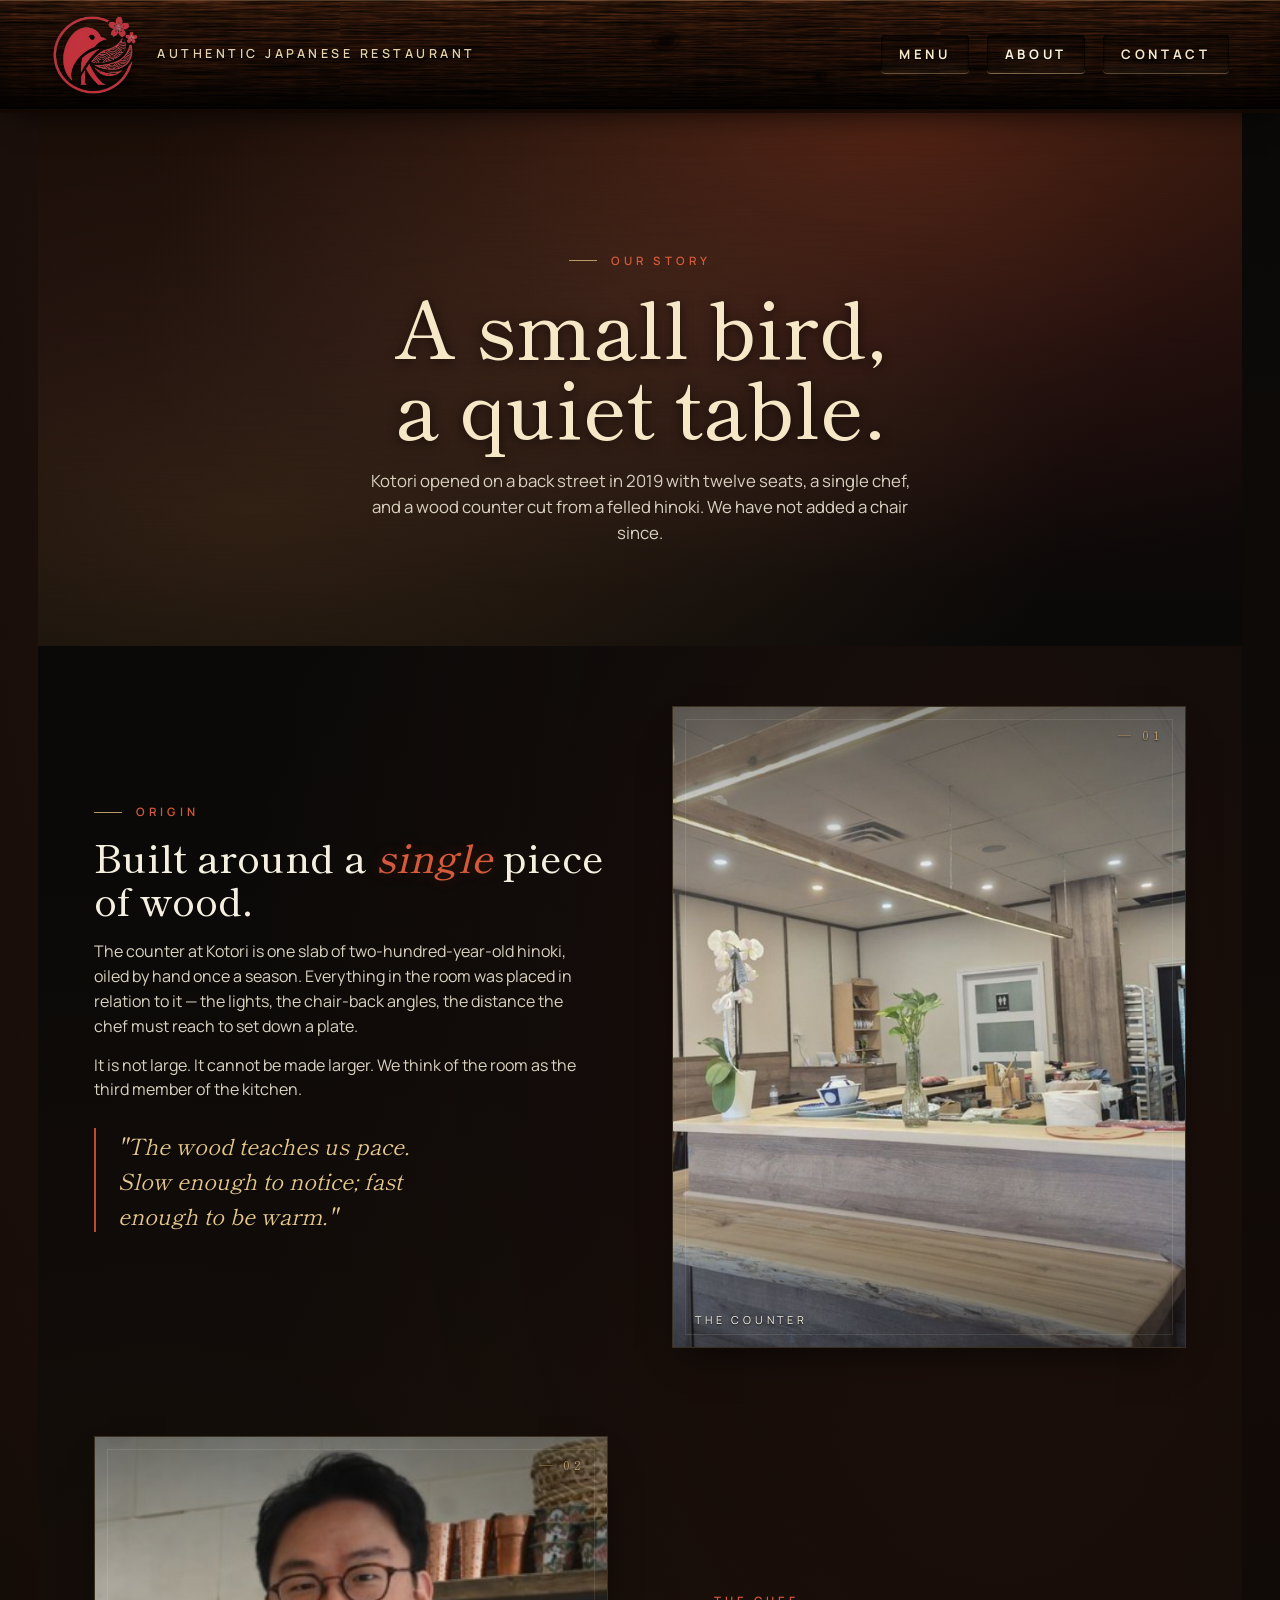
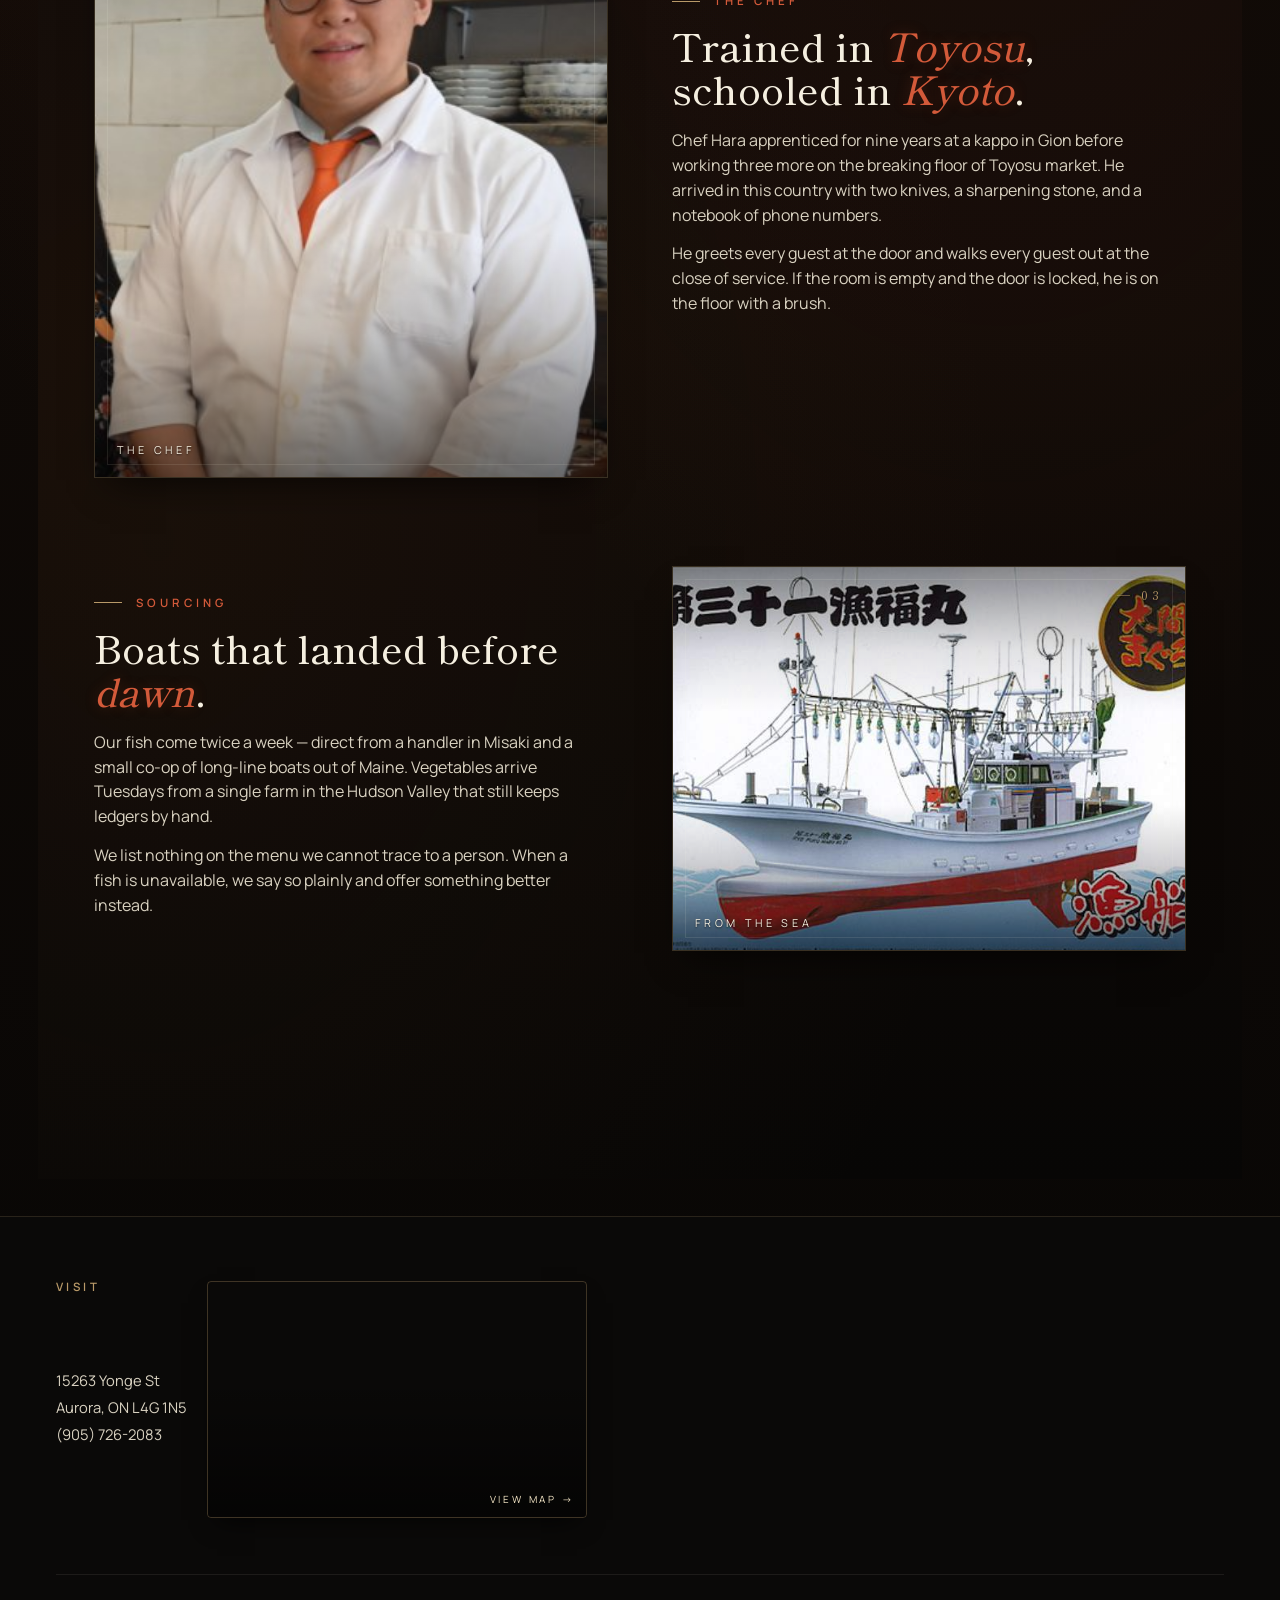
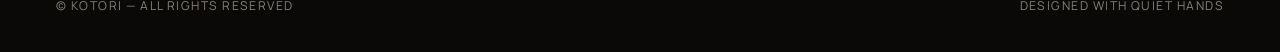
==== about.html @ bebe39ed "About page (phone only): editorial vertical layout with full-bleed imagesReplaces the cramped 2-colu" ====
<!doctype html>
<html lang="en">
<head>
  <meta charset="utf-8">
  <meta name="viewport" content="width=device-width, initial-scale=1">
  <title>About — Kotori</title>
  <meta name="description" content="The story behind Kotori — chef, sourcing, and the philosophy of a small Japanese counter.">

  <link rel="preconnect" href="https://fonts.googleapis.com">
  <link rel="preconnect" href="https://fonts.gstatic.com" crossorigin>

  <link rel="icon" href="images/kotori-logo.png" type="image/png">
  <link rel="stylesheet" href="css/base.css?v=21">
  <link rel="stylesheet" href="css/pages.css?v=21">
</head>
<body class="page-about">

  <header class="deck" role="banner">
    <a class="deck-brand" href="index.html" aria-label="Kotori — home">
      <img class="deck-logo" src="images/kotori-logo.png" alt="Kotori">
      <span class="deck-tag">authentic japanese restaurant</span>
    </a>
    <nav class="deck-nav" aria-label="Primary">
      <a href="#menu">Menu</a>
      <a class="is-active" href="about.html">About</a>
      <a href="contact.html">Contact</a>
    </nav>
  </header>

  <main class="page">
    <section class="about-hero">
      <span class="eyebrow">Our story</span>
      <h1>A small bird,<br>a quiet table.</h1>
      <p class="lede">
        Kotori opened on a back street in 2019 with twelve seats, a single chef, and a wood counter cut from a felled hinoki. We have not added a chair since.
      </p>
    </section>

    <section class="about-body">

      <article class="about-row">
        <div class="about-text">
          <span class="eyebrow">Origin</span>
          <h2>Built around a <em>single</em> piece of wood.</h2>
          <p>The counter at Kotori is one slab of two-hundred-year-old hinoki, oiled by hand once a season. Everything in the room was placed in relation to it — the lights, the chair-back angles, the distance the chef must reach to set down a plate.</p>
          <p>It is not large. It cannot be made larger. We think of the room as the third member of the kitchen.</p>
          <p class="pull">"The wood teaches us pace. Slow enough to notice; fast enough to be warm."</p>
        </div>
        <div class="about-art">
          <img class="about-art-img" src="images/about-counter.png" alt="The hinoki counter at Kotori" loading="lazy">
          <span class="num">— 01</span>
          <span class="label">The Counter</span>
        </div>
      </article>

      <article class="about-row">
        <div class="about-art">
          <img class="about-art-img" src="images/about-chef.png" alt="Chef Hara at the counter" loading="lazy">
          <span class="num">— 02</span>
          <span class="label">The Chef</span>
        </div>
        <div class="about-text">
          <span class="eyebrow">The chef</span>
          <h2>Trained in <em>Toyosu</em>, schooled in <em>Kyoto</em>.</h2>
          <p>Chef Hara apprenticed for nine years at a kappo in Gion before working three more on the breaking floor of Toyosu market. He arrived in this country with two knives, a sharpening stone, and a notebook of phone numbers.</p>
          <p>He greets every guest at the door and walks every guest out at the close of service. If the room is empty and the door is locked, he is on the floor with a brush.</p>
        </div>
      </article>

      <article class="about-row">
        <div class="about-text">
          <span class="eyebrow">Sourcing</span>
          <h2>Boats that landed before <em>dawn</em>.</h2>
          <p>Our fish come twice a week — direct from a handler in Misaki and a small co-op of long-line boats out of Maine. Vegetables arrive Tuesdays from a single farm in the Hudson Valley that still keeps ledgers by hand.</p>
          <p>We list nothing on the menu we cannot trace to a person. When a fish is unavailable, we say so plainly and offer something better instead.</p>
        </div>
        <div class="about-art about-art--landscape">
          <img class="about-art-img" src="images/about-sourcing.png" alt="Tuna boat at dawn" loading="lazy">
          <span class="num">— 03</span>
          <span class="label">From the Sea</span>
        </div>
      </article>

    </section>
  </main>

  <footer class="foot">
    <div class="foot-grid">
      <div class="foot-col foot-col-visit">
        <h4>Visit</h4>
        <ul>
          <li>15263 Yonge St</li>
          <li>Aurora, ON L4G 1N5</li>
          <li>(905) 726-2083</li>
        </ul>
        <a class="foot-map" href="map.html" aria-label="Open larger map">
          <iframe
            src="https://maps.google.com/maps?q=Kotori%20Authentic%20Japanese%20Restaurant%2C%2015263%20Yonge%20St%2C%20Aurora%2C%20ON%20L4G%201N5&z=15&output=embed"
            loading="lazy" referrerpolicy="no-referrer-when-downgrade"
            title="Map preview — 15263 Yonge St, Aurora"></iframe>
          <span class="foot-map-veil" aria-hidden="true">View map →</span>
        </a>
      </div>
    </div>
    <div class="foot-bottom">
      <span>© Kotori — All rights reserved</span>
      <span>Designed with quiet hands</span>
    </div>
  </footer>

  <script src="js/book.js?v=21"></script>
  <script>try { localStorage.removeItem('kotori-about-art-positions-v1'); } catch (e) {}</script>
</body>
</html>
---- css/base.css ----
/* ─── kotori — base styles ─── */

@import url('https://fonts.googleapis.com/css2?family=Shippori+Mincho+B1:wght@400;500;600;700;800&family=Manrope:wght@300;400;500;600;700&display=swap');

:root {
  --sumi:         #0a0908;
  --sumi-soft:    #16120e;
  --sumi-ember:   #21130b;
  --hinoki-dark:  #2a1a10;
  --hinoki:       #6b4423;
  --hinoki-light: #a07952;
  --cedar-red:    #7b341f;
  --cedar-black:  #1f0f08;
  --washi:        #f5efe0;
  --washi-dim:    #d9d2c1;
  --vermillion:   #c14a2a;
  --vermillion-2: #d35a3a;
  --gold:         #b89968;
  --gold-soft:    #8a7250;

  --display: 'Shippori Mincho B1', 'Times New Roman', serif;
  --body:    'Manrope', system-ui, -apple-system, sans-serif;

  --deck-h: 110px;
  --ease:   cubic-bezier(.2,.7,.2,1);
}

@media (max-width: 720px) {
  :root { --deck-h: 84px; }
}

/* reset */
*, *::before, *::after { box-sizing: border-box; }
html, body, h1, h2, h3, h4, h5, h6, p, ul, ol, li, figure, blockquote { margin: 0; padding: 0; }
ul, ol { list-style: none; }
a { color: inherit; text-decoration: none; }
img, video { display: block; max-width: 100%; }
button { font: inherit; color: inherit; background: none; border: 0; cursor: pointer; }
input, textarea, select { font: inherit; color: inherit; }

html { scroll-behavior: smooth; }
body {
  font-family: var(--body);
  font-weight: 400;
  color: var(--washi);
  background:
    radial-gradient(ellipse at 20% 0%, rgba(123,52,31,.22), transparent 42rem),
    linear-gradient(180deg, #0a0908 0%, #120b07 42%, #070605 100%);
  -webkit-font-smoothing: antialiased;
  text-rendering: optimizeLegibility;
  line-height: 1.55;
  min-height: 100vh;
}

/* shared selection */
::selection { background: var(--vermillion); color: var(--washi); }

/* ─── grain overlay (a single tiny SVG noise) ─── */
.grain::after {
  content: '';
  position: absolute; inset: 0;
  pointer-events: none;
  background-image: url("data:image/svg+xml;utf8,<svg xmlns='http://www.w3.org/2000/svg' width='240' height='240'><filter id='n'><feTurbulence type='fractalNoise' baseFrequency='0.9' numOctaves='2' stitchTiles='stitch'/><feColorMatrix values='0 0 0 0 0  0 0 0 0 0  0 0 0 0 0  0 0 0 0.55 0'/></filter><rect width='100%' height='100%' filter='url(%23n)'/></svg>");
  opacity: .08;
  mix-blend-mode: overlay;
}

/* ─── wooden deck header (clean plank, full-width, flush to top) ─── */
.deck {
  position: fixed;
  top: 0; left: 0; right: 0;
  height: var(--deck-h);
  z-index: 100;
  display: flex; align-items: center; justify-content: space-between;
  padding: 0 clamp(28px, 4vw, 64px);
  isolation: isolate;
  overflow: hidden;
  border-radius: 0;
  border: 0;
  border-bottom: 1px solid rgba(20,10,4,.9);

  /* base: actual wood photo if present, with layered organic bark fallback */
  background-color: #3a2110;
  background-image:
    /* soft top sheen + bottom shadow */
    linear-gradient(180deg, rgba(255,224,178,.12) 0%, transparent 22%, transparent 78%, rgba(0,0,0,.38) 100%),
    /* fractal noise — coarse bark cracks */
    url("data:image/svg+xml;utf8,<svg xmlns='http://www.w3.org/2000/svg' width='600' height='200'><filter id='b'><feTurbulence type='fractalNoise' baseFrequency='0.012 0.55' numOctaves='3' seed='7'/><feColorMatrix values='0 0 0 0 0  0 0 0 0 0  0 0 0 0 0  0 0 0 1.4 -.3'/></filter><rect width='100%25' height='100%25' filter='url(%23b)'/></svg>"),
    /* fractal noise — fine grain fibers */
    url("data:image/svg+xml;utf8,<svg xmlns='http://www.w3.org/2000/svg' width='400' height='200'><filter id='f'><feTurbulence type='turbulence' baseFrequency='0.04 0.9' numOctaves='2' seed='3'/><feColorMatrix values='0 0 0 0 0  0 0 0 0 0  0 0 0 0 0  0 0 0 .9 0'/></filter><rect width='100%25' height='100%25' filter='url(%23f)'/></svg>"),
    /* warm highlight streaks (ribbon figure) */
    repeating-linear-gradient(1deg,
      rgba(180,108,52,.10) 0 6px,
      rgba(60,28,12,.18) 6px 14px,
      rgba(140,78,38,.08) 14px 22px,
      rgba(28,12,4,.20) 22px 30px),
    /* the wood photo if you drop one in (images/wood-header.jpg) */
    url("../images/wood-header.jpg"),
    /* deep undertone fallback */
    linear-gradient(180deg, #5e3219 0%, #3e1d0d 48%, #1a0c05 100%);
  background-size: 100% 100%, 600px 200px, 400px 200px, 100% 100%, cover, 100% 100%;
  background-position: center, center, center, center, center, center;
  background-repeat: no-repeat, repeat, repeat, repeat-x, no-repeat, no-repeat;
  background-blend-mode: overlay, multiply, soft-light, multiply, normal, normal;

  box-shadow:
    inset 0 1px 0 rgba(255,210,150,.22),
    inset 0 -2px 0 rgba(0,0,0,.55),
    inset 0 -16px 24px rgba(0,0,0,.40),
    0 3px 0 rgba(20,8,3,.80),
    0 14px 28px -10px rgba(0,0,0,.72);
}

/* knot — placed in the empty area between the brand tagline and the nav buttons */
.deck::before {
  content: '';
  position: absolute;
  left: 52%;
  top: 38%;
  width: 34px; height: 24px;
  transform: translate(-50%, -50%) rotate(-6deg);
  z-index: 0;
  pointer-events: none;
  border-radius: 50%;
  background:
    radial-gradient(ellipse at center,
      rgba(8,3,1,.90) 0 18%,
      rgba(48,22,10,.72) 26%,
      rgba(120,64,28,.34) 52%,
      transparent 76%),
    repeating-radial-gradient(ellipse at center,
      rgba(20,10,4,.55) 0 1px,
      rgba(140,76,34,.20) 2px 3px,
      transparent 4px 6px);
  mix-blend-mode: multiply;
  opacity: .85;
}
/* second knot — small, lower, also in the empty zone */
.deck::after {
  content: '';
  position: absolute;
  left: 64%;
  top: 70%;
  width: 22px; height: 16px;
  transform: translate(-50%, -50%) rotate(8deg);
  z-index: 0;
  pointer-events: none;
  border-radius: 50%;
  background:
    radial-gradient(ellipse at center,
      rgba(8,3,1,.82) 0 20%,
      rgba(48,22,10,.65) 28%,
      rgba(120,64,28,.28) 54%,
      transparent 76%),
    repeating-radial-gradient(ellipse at center,
      rgba(20,10,4,.50) 0 1px,
      rgba(140,76,34,.18) 2px 3px,
      transparent 4px 6px);
  mix-blend-mode: multiply;
  opacity: .75;
}


.deck-brand {
  display: flex; align-items: center; gap: 18px;
  position: relative; z-index: 1;
  color: #f6e7c7;
  text-shadow:
    0 1px 0 rgba(0,0,0,.85),
    0 2px 4px rgba(0,0,0,.75),
    0 0 1px rgba(0,0,0,.9);
}
.deck-brand .deck-logo {
  height: calc(var(--deck-h) - 22px);
  width: auto;
  display: block;
  filter: drop-shadow(0 2px 3px rgba(0,0,0,.65));
}
.deck-brand .deck-tag {
  font-family: var(--body);
  font-weight: 600;
  font-size: .78rem;
  letter-spacing: .28em;
  text-transform: uppercase;
  line-height: 1;
  color: #efdcb4;
  opacity: .95;
}
@media (max-width: 720px) {
  .deck-brand .deck-tag { display: none; }
  .deck-brand .deck-logo { height: calc(var(--deck-h) - 18px); }
}

.deck-nav {
  display: flex; align-items: center; gap: clamp(10px, 1.6vw, 18px);
  position: relative; z-index: 1;
}
.deck-nav a {
  position: relative;
  font-family: var(--body);
  font-weight: 700;
  font-size: .82rem;
  letter-spacing: .28em;
  text-transform: uppercase;
  /* bright cream text that reads as "carved letters catching the light" */
  color: #f6e7c7;
  text-shadow:
    0 1px 0 rgba(0,0,0,.85),
    0 2px 4px rgba(0,0,0,.75),
    0 0 1px rgba(0,0,0,.9);
  padding: 9px 18px;
  border-radius: 4px;
  /* carved channel: dark inner shadow (gouge) + warm highlight on the lip */
  background: linear-gradient(180deg, rgba(0,0,0,.30), rgba(0,0,0,.10) 60%, rgba(255,210,150,.06));
  box-shadow:
    inset 0 2px 3px rgba(0,0,0,.65),
    inset 0 -1px 0 rgba(255,214,158,.30),
    inset 1px 0 1px rgba(0,0,0,.35),
    inset -1px 0 1px rgba(0,0,0,.35);
  transition: color .25s var(--ease), text-shadow .25s var(--ease), box-shadow .25s var(--ease);
}
.deck-nav a:hover,
.deck-nav a:focus-visible,
.deck-nav a.is-active {
  color: #fff5dc;
  text-shadow:
    0 1px 0 rgba(0,0,0,.95),
    0 2px 5px rgba(0,0,0,.85),
    0 0 8px rgba(255,224,170,.35);
  box-shadow:
    inset 0 3px 4px rgba(0,0,0,.75),
    inset 0 -1px 0 rgba(255,224,170,.42),
    inset 1px 0 1px rgba(0,0,0,.45),
    inset -1px 0 1px rgba(0,0,0,.45);
}
@media (max-width: 480px) {
  .deck-nav a { font-size: .7rem; letter-spacing: .22em; padding: 7px 12px; }
  .deck-nav { gap: 8px; }
}

/* ─── shared footer ─── */
.foot {
  position: relative;
  background: var(--sumi);
  color: var(--washi-dim);
  padding: 64px clamp(20px, 5vw, 56px) 36px;
  border-top: 1px solid rgba(184,153,104,.18);
}
.foot-grid {
  max-width: 1180px; margin: 0 auto;
  display: grid; gap: 40px 56px;
  grid-template-columns: 1fr;
  justify-items: start;
}

.foot-brand {
  display: flex; flex-direction: column; gap: 14px;
}
.foot-brand .foot-mark {
  font-family: var(--display);
  font-size: 2.4rem; line-height: 1;
  color: var(--washi);
  letter-spacing: .02em;
}
.foot-brand p {
  font-size: .88rem;
  max-width: 32ch;
  color: var(--washi-dim);
}

.foot-col h4 {
  font-family: var(--body);
  font-weight: 600;
  font-size: .72rem;
  letter-spacing: .3em;
  text-transform: uppercase;
  color: var(--gold);
  margin-bottom: 16px;
}
.foot-col ul { display: grid; gap: 8px; }
.foot-col li, .foot-col a { font-size: .92rem; color: var(--washi-dim); }
.foot-col a:hover { color: var(--washi); }

/* Visit column — address text on the left, map preview on the right */
.foot-col-visit {
  width: 100%;
  display: grid;
  grid-template-columns: auto minmax(280px, auto);
  column-gap: clamp(14px, 1.6vw, 22px);
  row-gap: 2px;
  align-items: start;
  justify-content: start;
}
.foot-col-visit > h4,
.foot-col-visit > ul { grid-column: 1; }
.foot-col-visit > h4 { margin-bottom: 2px; line-height: 1; }
.foot-col-visit > ul { gap: 4px; margin-top: 0; }
.foot-col-visit > .foot-map {
  grid-column: 2;
  grid-row: 1 / span 2;
  align-self: stretch;
}
@media (max-width: 760px) {
  .foot-col-visit {
    grid-template-columns: 1fr;
  }
  .foot-col-visit > .foot-map {
    grid-column: 1;
    grid-row: auto;
  }
}

/* footer map preview */
.foot-map {
  position: relative;
  display: block;
  margin-top: 0;
  width: 380px;
  max-width: 100%;
  aspect-ratio: 16 / 10;
  border-radius: 4px;
  overflow: hidden;
  border: 1px solid rgba(184,153,104,.30);
  box-shadow: 0 12px 24px -10px rgba(0,0,0,.75);
  isolation: isolate;
  cursor: pointer;
}
.foot-map iframe {
  position: absolute; inset: 0;
  width: 100%; height: 100%;
  border: 0;
  pointer-events: none;       /* let the wrapping <a> get the click */
  filter: saturate(.7) brightness(.85);
}
.foot-map-veil {
  position: absolute; inset: 0;
  display: flex; align-items: flex-end; justify-content: flex-end;
  padding: 10px 12px;
  font-family: var(--body);
  font-size: .62rem;
  letter-spacing: .28em;
  text-transform: uppercase;
  color: #f6e7c7;
  background: linear-gradient(180deg, rgba(0,0,0,0) 40%, rgba(0,0,0,.55) 100%);
  text-shadow: 0 1px 0 rgba(0,0,0,.7);
  transition: background .3s var(--ease);
}
.foot-map:hover .foot-map-veil,
.foot-map:focus-visible .foot-map-veil {
  background: linear-gradient(180deg, rgba(193,74,42,.10) 0%, rgba(0,0,0,.65) 100%);
}

.foot-bottom {
  max-width: 1180px; margin: 56px auto 0;
  padding-top: 22px;
  border-top: 1px solid rgba(245,239,224,.08);
  display: flex; justify-content: space-between; align-items: center;
  font-size: .76rem; color: rgba(217,210,193,.6);
  letter-spacing: .12em; text-transform: uppercase;
}
@media (max-width: 580px) {
  .foot-bottom { flex-direction: column; gap: 8px; text-align: center; }
}

/* map page: no foot-grid, so collapse the gap above the copyright strip */
.page-map .foot { padding-top: 24px; padding-bottom: 24px; }
.page-map .foot-bottom { margin-top: 0; border-top: 0; padding-top: 0; }

/* ─── buttons ─── */
.btn {
  display: inline-flex; align-items: center; justify-content: center;
  gap: 10px;
  padding: 18px 36px;
  font-family: var(--body);
  font-weight: 600;
  font-size: .76rem;
  letter-spacing: .3em;
  text-transform: uppercase;
  border-radius: 0;
  cursor: pointer;
  transition: transform .25s var(--ease), background .25s var(--ease), color .25s var(--ease), box-shadow .25s var(--ease);
  position: relative;
  white-space: nowrap;
}
.btn:focus-visible {
  outline: 2px solid var(--gold);
  outline-offset: 4px;
}

.btn-primary {
  background: var(--vermillion);
  color: var(--washi);
  box-shadow:
    inset 0 0 0 1px rgba(245,239,224,.18),
    inset 0 0 0 4px rgba(245,239,224,0),
    0 12px 24px -10px rgba(193,74,42,.7);
}
.btn-primary:hover {
  background: var(--vermillion-2);
  transform: translateY(-2px);
  box-shadow:
    inset 0 0 0 1px rgba(245,239,224,.32),
    0 18px 30px -10px rgba(193,74,42,.7);
}

.btn-ghost {
  background: transparent;
  color: var(--washi);
  box-shadow: inset 0 0 0 1px rgba(245,239,224,.7);
}
.btn-ghost:hover {
  background: var(--washi);
  color: var(--sumi);
  transform: translateY(-2px);
}

.btn-dark {
  background: var(--sumi);
  color: var(--washi);
  box-shadow: inset 0 0 0 1px var(--gold-soft);
}
.btn-dark:hover {
  background: var(--vermillion);
  box-shadow: inset 0 0 0 1px var(--vermillion);
}

/* ─── small typographic helpers ─── */
.eyebrow {
  display: inline-flex; align-items: center; gap: 14px;
  font-family: var(--body);
  font-weight: 600;
  font-size: .72rem;
  letter-spacing: .35em;
  text-transform: uppercase;
  color: var(--gold);
}
.eyebrow::before {
  content: '';
  width: 28px; height: 1px;
  background: var(--gold);
}

/* page top spacer to account for fixed deck */
.page {
  padding-top: var(--deck-h);
  min-height: 100vh;
  position: relative;
}

/* ─── reduced motion ─── */
@media (prefers-reduced-motion: reduce) {
  *, *::before, *::after {
    animation-duration: .001ms !important;
    animation-iteration-count: 1 !important;
    transition-duration: .001ms !important;
  }
  html { scroll-behavior: auto; }
}
---- css/pages.css ----
/* ─── kotori — page-specific styles ─── */

/* ─────────── INTRO OVERLAY (index only) ─────────── */
.intro {
  position: fixed; inset: 0;
  background: var(--sumi);
  z-index: 1000;
  display: grid; place-items: center;
  animation: introFadeOut 1.2s var(--ease) 2.4s forwards;
}
.intro-logo {
  width: clamp(180px, 22vw, 280px);
  opacity: 0;
  transform: scale(.96);
  animation: introLogoIn 1.2s var(--ease) .25s forwards;
  filter: drop-shadow(0 0 30px rgba(193,74,42,.18));
}
@keyframes introLogoIn {
  to { opacity: 1; transform: scale(1); }
}
@keyframes introFadeOut {
  to { opacity: 0; visibility: hidden; }
}
.intro.skip {
  display: none !important;
  animation: none !important;
}
@media (prefers-reduced-motion: reduce) {
  .intro { animation: introFadeOut .001ms 0s forwards; }
  .intro-logo { animation: introLogoIn .001ms 0s forwards; opacity: 1; transform: none; }
}

/* ─────────── HERO ─────────── */
.hero {
  position: relative;
  height: 100vh; min-height: 640px;
  width: 100%;
  overflow: hidden;
  display: grid; place-items: center;
  isolation: isolate;
  background: var(--sumi); /* until video loads */
}
.hero-video {
  position: absolute; inset: 0;
  width: 100%; height: 100%;
  object-fit: cover;
  z-index: -2;
  /* Starts at 0.01 (not 0) so iOS Safari treats it as visible enough for
     autoplay — opacity: 0 is one of the conditions that blocks autoplay
     even on muted, playsinline videos. The user sees no difference. */
  opacity: 0.01;
  animation: heroVideoIn 1.4s var(--ease) 2.6s forwards;
}
.intro-skipped .hero-video,
body.no-intro .hero-video {
  animation: heroVideoIn .001ms 0s forwards;
}
/* On phone, skip the fade-in entirely — iOS autoplay heuristics also weigh
   in-viewport visibility, and getting the video to a stable opacity:1
   before the page finishes loading is the safest route. */
@media (max-width: 600px) {
  .hero-video {
    opacity: 1;
    animation: none;
    /* iOS sometimes paints a "tap to play" overlay button on the video
       when autoplay is blocked (Low Power Mode etc.). Hide that button
       and let touches pass through, so the first tap anywhere on the
       page is what triggers the gesture-fallback play(). */
    pointer-events: none;
  }
}
/* hide iOS's native big play button overlay */
.hero-video::-webkit-media-controls-start-playback-button {
  display: none !important;
  -webkit-appearance: none;
}
.hero-video::-webkit-media-controls {
  display: none !important;
}
@keyframes heroVideoIn {
  to { opacity: 1; }
}

.hero-veil {
  position: absolute; inset: 0;
  z-index: -1;
  background:
    radial-gradient(ellipse at center, rgba(10,9,8,.15) 0%, rgba(10,9,8,.55) 70%, rgba(10,9,8,.85) 100%),
    linear-gradient(180deg, rgba(10,9,8,.55) 0%, rgba(10,9,8,.15) 35%, rgba(10,9,8,.35) 60%, rgba(10,9,8,.85) 100%);
}
.hero-veil::after {
  content: '';
  position: absolute; inset: 0;
  background-image: url("data:image/svg+xml;utf8,<svg xmlns='http://www.w3.org/2000/svg' width='280' height='280'><filter id='n'><feTurbulence type='fractalNoise' baseFrequency='.85' numOctaves='2' stitchTiles='stitch'/><feColorMatrix values='0 0 0 0 0  0 0 0 0 0  0 0 0 0 0  0 0 0 .55 0'/></filter><rect width='100%' height='100%' filter='url(%23n)'/></svg>");
  opacity: .07;
  mix-blend-mode: overlay;
}

.hero-content {
  position: relative;
  text-align: center;
  padding: var(--deck-h) 24px 0;
  display: flex; flex-direction: column; align-items: center;
  gap: 28px;
}
.hero-word {
  font-family: var(--display);
  font-weight: 500;
  font-size: 11rem;
  line-height: .95;
  letter-spacing: .01em;
  color: var(--washi);
  text-shadow: 0 6px 32px rgba(0,0,0,.55), 0 1px 0 rgba(0,0,0,.3);
  opacity: 0;
  transform: translateY(14px);
  animation: heroFadeUp 1.2s var(--ease) 3.05s forwards;
  margin: 4px 0 6px;
}
.hero-rule {
  width: 0;
  height: 1px;
  background: var(--gold);
  opacity: 0;
  animation: heroRule 1.1s var(--ease) 3.45s forwards;
}
@keyframes heroRule {
  to { width: 64px; opacity: .85; }
}
.hero-tagline {
  font-family: var(--body);
  font-weight: 400;
  font-size: .86rem;
  letter-spacing: .42em;
  text-transform: uppercase;
  color: var(--washi-dim);
  opacity: 0;
  transform: translateY(8px);
  animation: heroFadeUp 1s var(--ease) 3.65s forwards;
}
/* default: show the wide tagline, hide the phone variant */
.hero-tagline-phone { display: none; }
@media (max-width: 600px) {
  .hero-tagline-wide  { display: none; }
  .hero-tagline-phone { display: inline; }
}
.hero-ctas {
  display: flex; gap: 18px; flex-wrap: wrap; justify-content: center;
  margin-top: 14px;
  opacity: 0;
  transform: translateY(10px);
  animation: heroFadeUp 1s var(--ease) 3.85s forwards;
}
@keyframes heroFadeUp {
  to { opacity: 1; transform: translateY(0); }
}
body.no-intro .hero-word,
body.no-intro .hero-rule,
body.no-intro .hero-tagline,
body.no-intro .hero-ctas {
  animation: none;
  opacity: 1;
  transform: none;
}
body.no-intro .hero-rule { width: 64px; opacity: .85; }

.hero-scroll {
  position: absolute;
  bottom: 28px;
  /* center via auto margins (NOT translateX(-50%)) — heroFadeUp's keyframe
     ends with transform: translateY(0) which would otherwise wipe the X
     centering, leaving the element offset to the right. */
  left: 0; right: 0;
  margin: 0 auto;
  width: max-content;
  font-family: var(--body);
  font-size: .68rem;
  letter-spacing: .35em;
  text-transform: uppercase;
  color: var(--washi-dim);
  opacity: 0;
  animation: heroFadeUp 1s var(--ease) 4.1s forwards;
  display: flex; flex-direction: column; align-items: center; gap: 10px;
}
.hero-scroll .line {
  width: 1px; height: 32px;
  background: linear-gradient(180deg, transparent, var(--gold));
  animation: scrollLine 2.4s ease-in-out infinite;
}
@keyframes scrollLine {
  0%, 100% { transform: scaleY(.6); transform-origin: top; }
  50%      { transform: scaleY(1); }
}
body.no-intro .hero-scroll { animation: none; opacity: 1; }

@media (max-width: 540px) {
  .hero-word { font-size: 5rem; }
  .hero-tagline { letter-spacing: .3em; }
}

@media (min-width: 541px) and (max-width: 900px) {
  .hero-word { font-size: 7rem; }
}

/* ─────────── HOMEPAGE TEASER STRIP ─────────── */
.teaser {
  position: relative;
  background:
    radial-gradient(ellipse at 88% 15%, rgba(193,74,42,.22), transparent 34rem),
    radial-gradient(ellipse at 9% 76%, rgba(107,68,35,.24), transparent 31rem),
    linear-gradient(180deg, #fbf2dc 0%, #efe2c5 58%, #d7c19d 100%);
  color: var(--sumi);
  padding: clamp(80px, 12vw, 160px) clamp(20px, 5vw, 56px);
  overflow: hidden;
}
.teaser::before {
  content: '';
  position: absolute;
  inset: 0;
  pointer-events: none;
  background-image:
    linear-gradient(90deg, rgba(62,32,15,.05) 1px, transparent 1px),
    url("data:image/svg+xml;utf8,<svg xmlns='http://www.w3.org/2000/svg' width='260' height='260'><filter id='n'><feTurbulence type='fractalNoise' baseFrequency='.65' numOctaves='3' stitchTiles='stitch'/><feColorMatrix values='0 0 0 0 .20  0 0 0 0 .13  0 0 0 0 .06  0 0 0 .42 0'/></filter><rect width='100%' height='100%' filter='url(%23n)'/></svg>");
  background-size: 84px 100%, 260px 260px;
  opacity: .35;
  mix-blend-mode: multiply;
}
.teaser::after {
  content: '';
  position: absolute;
  left: 0; right: 0; top: 0;
  height: 16px;
  background:
    linear-gradient(180deg, rgba(17,8,3,.36), transparent),
    repeating-linear-gradient(90deg, rgba(55,24,9,.30) 0 28px, rgba(127,64,28,.18) 28px 61px);
  pointer-events: none;
}
.teaser-inner {
  position: relative;
  max-width: 1280px; margin: 0 auto;
  display: grid; grid-template-columns: 1fr 1fr;
  gap: clamp(40px, 6vw, 96px);
  align-items: center;
  min-height: 720px;
}
@media (max-width: 800px) { .teaser-inner { grid-template-columns: 1fr; min-height: 0; } }

.teaser-copy {
  transition: opacity .9s var(--ease), transform .9s var(--ease), filter .9s var(--ease);
}
.teaser-inner.is-book-open .teaser-copy {
  opacity: .08;
  filter: blur(.7px) saturate(.75);
  transform: translateX(-18px);
  pointer-events: none;
}

.teaser-eyebrow { color: var(--gold-soft); }
.teaser-copy h2 {
  font-family: var(--display);
  font-weight: 500;
  font-size: 3.6rem;
  line-height: 1.05;
  letter-spacing: 0;
  margin: 18px 0 24px;
  color: var(--sumi);
}
.teaser-copy h2 em {
  font-style: italic;
  color: #b7351c;
}
.teaser p {
  font-size: 1.02rem;
  color: rgba(10,9,8,.78);
  max-width: 52ch;
  margin-bottom: 30px;
}
.teaser-actions { display: flex; gap: 16px; flex-wrap: wrap; }
.teaser-prompt {
  font-family: var(--body);
  font-size: .76rem;
  letter-spacing: .3em;
  text-transform: uppercase;
  color: var(--gold-soft);
  margin: 4px 0 28px;
  display: flex; align-items: center; gap: 14px;
}
.teaser-prompt::before {
  content: '';
  width: 28px; height: 1px; background: var(--gold-soft);
}

/* ─────────── HOMEPAGE FOOD GALLERY ─────────── */
.gallery {
  position: relative;
  background:
    radial-gradient(ellipse at 88% 15%, rgba(193,74,42,.22), transparent 34rem),
    radial-gradient(ellipse at 9% 76%, rgba(107,68,35,.24), transparent 31rem),
    linear-gradient(180deg, #fbf2dc 0%, #efe2c5 58%, #d7c19d 100%);
  color: var(--sumi);
  padding: clamp(40px, 4.5vw, 64px) clamp(20px, 5vw, 56px) clamp(80px, 11vw, 150px);
  overflow: hidden;
}
.gallery::before {
  content: '';
  position: absolute; inset: 0;
  pointer-events: none;
  background-image:
    linear-gradient(90deg, rgba(62,32,15,.05) 1px, transparent 1px),
    url("data:image/svg+xml;utf8,<svg xmlns='http://www.w3.org/2000/svg' width='260' height='260'><filter id='n'><feTurbulence type='fractalNoise' baseFrequency='.65' numOctaves='3' stitchTiles='stitch'/><feColorMatrix values='0 0 0 0 .20  0 0 0 0 .13  0 0 0 0 .06  0 0 0 .42 0'/></filter><rect width='100%' height='100%' filter='url(%23n)'/></svg>");
  background-size: 84px 100%, 260px 260px;
  opacity: .35;
  mix-blend-mode: multiply;
}
/* ─── boat fleet container — sits across the top of the gallery section ─── */
.gallery > .gallery-fleet {
  position: absolute;
  top: 0; left: 0; right: 0;
  height: 28px;
  z-index: 4;
  pointer-events: none;
  perspective: 480px;             /* gives child rotateX/Y a real depth feel */
  perspective-origin: 50% 80%;    /* viewer slightly above the waves */
  overflow: hidden;
}

/* Each boat — JS sets --top, --sail-dur, --bob-dur, --bob-delay, --scale */
.gallery-boat {
  position: absolute;
  top: var(--top, 3px);
  left: 0;
  pointer-events: none;
  transform-style: preserve-3d;
  animation: boatSail var(--sail-dur, 24s) linear forwards;
  filter: drop-shadow(0 2px 2px rgba(0,0,0,.42));
}
.gallery-boat.rtl { animation-name: boatSailRtl; }

/* horizontal traversal — start off-screen left, exit off-screen right (and vice versa) */
@keyframes boatSail {
  from { transform: translateX(-60px); }
  to   { transform: translateX(calc(100vw + 60px)); }
}
@keyframes boatSailRtl {
  from { transform: translateX(calc(100vw + 60px)) scaleX(-1); }
  to   { transform: translateX(-60px) scaleX(-1); }
}

/* SVG itself bobs and rocks in 3D — heave (translateY) + pitch (rotateX) + roll (rotateZ),
   each on its own phase so the motion feels organic rather than mechanical. */
.gallery-boat svg {
  display: block;
  overflow: visible;
  transform-origin: 50% 85%;       /* pivot near the waterline of the hull */
  animation: boatPhysics var(--bob-dur, 3.4s) ease-in-out infinite var(--bob-delay, 0s);
}

@keyframes boatPhysics {
  0% {
    transform: scale(var(--scale, 1)) translateY(0)    rotateZ(-3deg)  rotateX(2deg);
  }
  20% {
    transform: scale(var(--scale, 1)) translateY(-3px) rotateZ(-1deg) rotateX(-3deg);
  }
  40% {
    transform: scale(var(--scale, 1)) translateY(-1px) rotateZ(2.5deg) rotateX(0deg);
  }
  60% {
    transform: scale(var(--scale, 1)) translateY(2px)  rotateZ(3deg)  rotateX(2deg);
  }
  80% {
    transform: scale(var(--scale, 1)) translateY(1px)  rotateZ(0deg)  rotateX(-2deg);
  }
  100% {
    transform: scale(var(--scale, 1)) translateY(0)    rotateZ(-3deg) rotateX(2deg);
  }
}

@media (prefers-reduced-motion: reduce) {
  .gallery-boat,
  .gallery-boat svg { animation: none; }
}
/* keep gallery content above the wave bar / paper noise — but exclude the fleet
   so its absolute positioning inside the bar isn't reset to relative */
.gallery > *:not(.gallery-fleet) { position: relative; z-index: 1; }
@media (prefers-reduced-motion: reduce) {
  .gallery-boat { animation: none; }
}
/* keep gallery content above the wave bar / paper noise — but exclude the boat
   so its absolute positioning inside the bar isn't reset to relative */
.gallery > *:not(.gallery-boat) { position: relative; z-index: 1; }

.gallery-head {
  max-width: 720px;
  margin: 0 auto 56px;
  text-align: center;
}
.gallery-head .eyebrow { color: var(--gold-soft); }
.gallery-head h2 {
  font-family: var(--display);
  font-weight: 500;
  font-size: clamp(2.2rem, 4.6vw, 3.4rem);
  line-height: 1.1;
  margin: 12px 0 14px;
  color: var(--sumi);
}
.gallery-lede {
  color: rgba(10,9,8,.72);
  font-size: 1.02rem;
  max-width: 56ch;
  margin: 0 auto;
}

.gallery-grid {
  max-width: 1180px;
  margin: 0 auto;
  column-count: 3;
  column-gap: clamp(10px, 1.6vw, 24px);
}
@media (max-width: 900px) { .gallery-grid { column-count: 2; } }
/* keep 2 columns even on phones — only collapse to a single column on very narrow screens */
@media (max-width: 340px) { .gallery-grid { column-count: 1; } }

.gallery-item {
  position: relative;
  display: block;
  break-inside: avoid;
  -webkit-column-break-inside: avoid;
  margin: 0 0 clamp(14px, 1.8vw, 24px);
  overflow: hidden;
  border-radius: 4px;
  border: 1px solid rgba(10,9,8,.18);
  box-shadow: 0 14px 28px -16px rgba(10,9,8,.55);
  /* fade-in on scroll — set by IntersectionObserver via .is-visible */
  opacity: 0;
  transform: translateY(28px);
  transition: opacity .9s cubic-bezier(.2,.7,.2,1), transform .9s cubic-bezier(.2,.7,.2,1);
}
.gallery-item.is-visible {
  opacity: 1;
  transform: none;
}
.gallery-item img {
  width: 100%;
  height: auto;
  display: block;
  transition: transform 1.2s var(--ease);
}
.gallery-item:hover img { transform: scale(1.03); }

@media (prefers-reduced-motion: reduce) {
  .gallery-item { opacity: 1; transform: none; transition: none; }
}

.gallery-item { cursor: zoom-in; }

/* ─────────── GALLERY LIGHTBOX ─────────── */
body.is-lightbox-open { overflow: hidden; }
body.is-lightbox-open::before {
  content: '';
  position: fixed; inset: 0;
  z-index: 998;
  background: rgba(10,8,6,.55);
  backdrop-filter: blur(8px) saturate(.85);
  -webkit-backdrop-filter: blur(8px) saturate(.85);
  animation: lightboxBackdropIn .35s ease-out both;
}
body.is-lightbox-leaving::before {
  animation: lightboxBackdropOut .25s ease-in both;
}
@keyframes lightboxBackdropIn  { from { opacity: 0; } to { opacity: 1; } }
@keyframes lightboxBackdropOut { from { opacity: 1; } to { opacity: 0; } }

.lightbox {
  position: fixed; inset: 0;
  z-index: 1000;
  display: none;
  align-items: center;
  justify-content: center;
  padding: clamp(20px, 5vh, 80px) clamp(20px, 5vw, 56px);
  cursor: zoom-out;
}
.lightbox.is-open {
  display: flex;
  animation: lightboxIn .35s ease-out both;
}
.lightbox.is-leaving {
  animation: lightboxOut .25s ease-in both;
}
@keyframes lightboxIn  { from { opacity: 0; } to { opacity: 1; } }
@keyframes lightboxOut { from { opacity: 1; } to { opacity: 0; } }

.lightbox-img {
  max-width: min(96vw, 1400px);
  max-height: 90vh;
  width: auto;
  height: auto;
  object-fit: contain;
  border-radius: 4px;
  box-shadow: 0 30px 60px -20px rgba(0,0,0,.85);
  cursor: default;
  display: block;
}

.lightbox-close {
  position: absolute;
  top: 18px; right: 18px;
  width: 44px; height: 44px;
  border-radius: 50%;
  background: rgba(10,5,2,.55);
  color: #f6e7c7;
  font-family: var(--display);
  font-size: 1.6rem;
  line-height: 1;
  display: flex;
  align-items: center; justify-content: center;
  cursor: pointer;
  border: 1px solid rgba(255,214,158,.35);
  box-shadow: 0 6px 16px -4px rgba(0,0,0,.7);
  z-index: 1010;
  transition: background .25s var(--ease), transform .25s var(--ease), border-color .25s var(--ease);
}
.lightbox-close:hover,
.lightbox-close:focus-visible {
  background: rgba(193,74,42,.85);
  border-color: rgba(255,224,170,.7);
  transform: scale(1.06);
  outline: none;
}

/* ─────────── PILLARS (homepage three-up) ─────────── */
.pillars {
  background: var(--sumi);
  padding: clamp(80px, 12vw, 140px) clamp(20px, 5vw, 56px);
  position: relative;
  overflow: hidden;
}
.pillars-head {
  max-width: 1180px; margin: 0 auto 64px;
  text-align: center;
}
.pillars-head h2 {
  font-family: var(--display);
  font-weight: 500;
  font-size: 3rem;
  line-height: 1.1;
  margin: 16px auto 0;
  max-width: 24ch;
}
.pillars-grid {
  max-width: 1180px; margin: 0 auto;
  display: grid; grid-template-columns: repeat(3, 1fr);
  gap: 1px;
  background: rgba(184,153,104,.18);
  border: 1px solid rgba(184,153,104,.18);
}
@media (max-width: 820px) { .pillars-grid { grid-template-columns: 1fr; } }

.pillar {
  background: var(--sumi);
  padding: 48px 36px;
  position: relative;
  transition: background .35s var(--ease);
}
.pillar:hover { background: var(--sumi-soft); }
.pillar .num {
  font-family: var(--display);
  font-size: .8rem;
  letter-spacing: .35em;
  color: var(--gold);
  margin-bottom: 28px;
  display: block;
}
.pillar h3 {
  font-family: var(--display);
  font-weight: 500;
  font-size: 1.65rem;
  margin-bottom: 14px;
  color: var(--washi);
}
.pillar p {
  color: var(--washi-dim);
  font-size: .98rem;
  max-width: 32ch;
}

/* ─────────── ABOUT PAGE ─────────── */
.about-hero {
  position: relative;
  padding: calc(var(--deck-h) + 96px) clamp(20px, 5vw, 56px) 100px;
  background:
    /* warm vermillion ember, top-right */
    radial-gradient(ellipse at 72% 12%, rgba(193,74,42,.32), rgba(123,52,31,.15) 38%, transparent 62%),
    /* hinoki/cedar warmth, lower-left */
    radial-gradient(ellipse at 18% 78%, rgba(176,113,58,.22), transparent 58%),
    /* gold whisper, center */
    radial-gradient(ellipse at 50% 45%, rgba(184,153,104,.10), transparent 60%),
    /* deep undertone gradient, like the wood header */
    linear-gradient(180deg, #1f1108 0%, #14090a 50%, #0a0908 100%);
  overflow: hidden;
  text-align: center;
}
.about-hero::before {
  content: '';
  position: absolute; inset: 0;
  pointer-events: none;
  background-image: url("data:image/svg+xml;utf8,<svg xmlns='http://www.w3.org/2000/svg' width='600' height='200'><filter id='b'><feTurbulence type='fractalNoise' baseFrequency='0.012 0.55' numOctaves='3' seed='9'/><feColorMatrix values='0 0 0 0 0  0 0 0 0 0  0 0 0 0 0  0 0 0 1 -.2'/></filter><rect width='100%25' height='100%25' filter='url(%23b)'/></svg>");
  opacity: .07;
  mix-blend-mode: overlay;
}
.about-hero > * { position: relative; z-index: 1; }
.about-hero .eyebrow { color: var(--vermillion-2); }
.about-hero h1 {
  font-family: var(--display);
  font-weight: 500;
  font-size: 5rem;
  line-height: 1;
  margin: 14px 0;
  color: #f6e7c7;
  text-shadow: 0 2px 12px rgba(0,0,0,.6);
}
.about-hero .lede {
  max-width: 56ch; margin: 24px auto 0;
  color: var(--washi-dim);
  font-size: 1.05rem;
}

.about-body {
  position: relative;
  background:
    radial-gradient(ellipse at 80% 15%, rgba(123,52,31,.14), transparent 55%),
    radial-gradient(ellipse at 10% 70%, rgba(107,68,35,.10), transparent 55%),
    linear-gradient(180deg, #0a0908 0%, #120b07 60%, #070605 100%);
  padding: 60px clamp(20px, 5vw, 56px) 140px;
}
.about-row {
  max-width: 1180px; margin: 0 auto 88px;
  display: grid; grid-template-columns: 1fr 1fr;
  align-items: center;
  gap: clamp(32px, 5vw, 72px);
}
/* PHONE about page — editorial vertical layout. Image goes full-bleed
   edge-to-edge, text sits comfortably below with generous spacing. Source
   order is overridden so the image is always first regardless of how the
   row is structured in HTML. */
@media (max-width: 700px) {
  /* HERO — bigger headline, more dramatic spacing */
  .about-hero {
    padding: calc(var(--deck-h) + 68px) 24px 88px;
    text-align: center;
  }
  .about-hero .eyebrow {
    font-size: .62rem;
    letter-spacing: .42em;
    display: inline-block;
    margin-bottom: 22px;
    color: var(--vermillion-2);
  }
  .about-hero h1 {
    font-size: clamp(2.55rem, 11.5vw, 3.7rem);
    line-height: .98;
    margin: 6px 0 24px;
  }
  .about-hero .lede {
    font-size: 1rem;
    line-height: 1.6;
    max-width: 38ch;
    margin: 22px auto 0;
    padding: 0 8px;
    color: var(--washi-dim);
  }

  /* BODY — full-bleed (no side padding); rows handle their own spacing */
  .about-body {
    padding: 38px 0 90px;
  }

  /* ROW — single column, image always first */
  .about-row {
    display: flex;
    flex-direction: column;
    gap: 0;
    margin: 0 0 56px;
    padding: 0;
    max-width: none;
    align-items: stretch;
  }
  .about-row .about-art  { order: 1; }
  .about-row .about-text { order: 2; }

  /* Decorative gold-thread divider between rows */
  .about-row + .about-row {
    position: relative;
    margin-top: 8px;
  }
  .about-row + .about-row::before {
    content: "";
    display: block;
    width: 90px;
    height: 1px;
    margin: 0 auto 52px;
    background: linear-gradient(90deg, transparent, rgba(184,153,104,.55), transparent);
  }

  /* IMAGE — full-bleed, taller for visual weight */
  .about-art {
    aspect-ratio: 4 / 5;
    width: 100%;
    border: none;
    border-top: 1px solid rgba(184,153,104,.18);
    border-bottom: 1px solid rgba(184,153,104,.18);
    box-shadow: 0 24px 48px -20px rgba(0,0,0,.8);
  }
  .about-art--landscape { aspect-ratio: 5 / 4; }
  .about-art::after { inset: 14px; }
  .about-art .num {
    top: 18px; right: 22px;
    font-size: .68rem;
    letter-spacing: .35em;
    color: var(--gold);
  }
  .about-art .label {
    bottom: 18px; left: 22px;
    font-size: .58rem;
    letter-spacing: .35em;
    color: var(--washi);
  }

  /* TEXT — comfortable to read, with generous side padding */
  .about-text {
    padding: 36px 26px 6px;
    max-width: none;
  }
  .about-text .eyebrow {
    font-size: .62rem;
    letter-spacing: .35em;
    display: block;
    margin-bottom: 10px;
    color: var(--vermillion-2);
  }
  .about-text h2 {
    font-size: clamp(1.85rem, 7.5vw, 2.35rem);
    line-height: 1.08;
    margin: 0 0 22px;
    word-break: normal;
    overflow-wrap: normal;
  }
  .about-text h2 em {
    color: var(--vermillion-2);
    font-style: italic;
  }
  .about-text p {
    font-size: 1rem;
    line-height: 1.65;
    margin-bottom: 18px;
    max-width: none;
    color: var(--washi-dim);
  }
  .about-text .pull {
    font-family: var(--display);
    font-size: 1.2rem;
    font-style: italic;
    line-height: 1.42;
    padding: 0 0 0 20px;
    margin: 26px 0 8px;
    max-width: none;
    border-left: 3px solid var(--vermillion);
    color: #e6c98a;
    text-shadow: 0 1px 0 rgba(0,0,0,.5);
  }
}

.about-text h2 {
  font-family: var(--display);
  font-weight: 500;
  font-size: 2.45rem;
  line-height: 1.1;
  margin: 14px 0 18px;
  color: var(--washi);
}
.about-text h2 em {
  color: var(--vermillion-2);
  font-style: italic;
  text-shadow: 0 0 14px rgba(193,74,42,.25);
}
.about-text .eyebrow { color: var(--vermillion-2); }
.about-text p {
  color: var(--washi-dim);
  font-size: 1rem;
  margin-bottom: 14px;
  max-width: 50ch;
}
.about-text .pull {
  font-family: var(--display);
  font-size: 1.4rem;
  font-style: italic;
  color: #e6c98a;
  border-left: 2px solid var(--vermillion);
  padding-left: 22px;
  margin: 26px 0;
  max-width: 30ch;
  text-shadow: 0 1px 0 rgba(0,0,0,.5);
}

.about-art {
  position: relative;
  aspect-ratio: 4 / 5;
  background: var(--sumi-soft);
  overflow: hidden;
  border: 1px solid rgba(184,153,104,.22);
  box-shadow:
    0 18px 36px -16px rgba(0,0,0,.7),
    inset 0 1px 0 rgba(255,210,150,.10);
}
.about-art::after {
  content: '';
  position: absolute; inset: 12px;
  border: 1px solid rgba(245,239,224,.10);
  pointer-events: none;
  z-index: 2;
}
/* photo fills the panel, with a soft scrim at the corners so the
   "— 0N" and label captions stay readable */
.about-art-img {
  position: absolute; inset: 0;
  width: 100%; height: 100%;
  object-fit: cover;
  object-position: center;
  display: block;
  z-index: 0;
}
/* per-image focal points so faces / subjects stay in frame */
.about-art-img[src$="about-counter.png"] { object-position: 50.0% 35.0%; }
.about-art-img[src$="about-chef.png"]    { object-position: 50.0%  1.0%; }
/* landscape variant for wide subjects (e.g. the tuna boat) */
.about-art--landscape { aspect-ratio: 4 / 3; }

.about-art::before {
  content: '';
  position: absolute; inset: 0;
  z-index: 1;
  pointer-events: none;
  background: linear-gradient(180deg,
    rgba(0,0,0,.42) 0%,
    rgba(0,0,0,.10) 22%,
    transparent 38%,
    transparent 62%,
    rgba(0,0,0,.18) 78%,
    rgba(0,0,0,.55) 100%);
}
.about-art .label {
  position: absolute;
  bottom: 18px; left: 22px;
  font-family: var(--body);
  font-size: .68rem;
  letter-spacing: .35em;
  text-transform: uppercase;
  color: var(--washi);
  text-shadow: 0 1px 2px rgba(0,0,0,.7);
  z-index: 3;
}
.about-art .num {
  position: absolute;
  top: 18px; right: 22px;
  font-family: var(--display);
  font-size: .8rem;
  letter-spacing: .3em;
  color: var(--gold);
  text-shadow: 0 1px 2px rgba(0,0,0,.7);
  z-index: 3;
}
.about-art .swatch-bg {
  position: absolute; inset: 0;
}
.about-art .swatch-bg.s1 { background:
  /* The Counter — hinoki wood, warm vermillion glow */
  radial-gradient(ellipse at 30% 30%, rgba(193,74,42,.45), transparent 60%),
  repeating-linear-gradient(91deg,
    rgba(255,196,128,.06) 0 1px,
    rgba(28,14,6,.30) 1px 3px,
    rgba(98,52,24,.12) 3px 8px,
    rgba(15,7,2,.25) 8px 10px),
  linear-gradient(160deg, #6b3a1d 0%, #3a1d0d 55%, #1a0c05 100%); }
.about-art .swatch-bg.s2 { background:
  /* The Chef — gold ember, deep cedar */
  radial-gradient(ellipse at 65% 30%, rgba(184,153,104,.50), transparent 58%),
  radial-gradient(ellipse at 25% 80%, rgba(123,52,31,.45), transparent 60%),
  repeating-linear-gradient(2deg,
    rgba(0,0,0,.18) 0 2px,
    rgba(120,68,32,.06) 2px 9px,
    rgba(0,0,0,.10) 9px 11px,
    transparent 11px 22px),
  linear-gradient(140deg, #2a1a10, #0a0908); }
.about-art .swatch-bg.s3 { background:
  /* From the Sea — vermillion ember rising over warm wood floor */
  radial-gradient(ellipse at 50% 35%, rgba(211,90,58,.42), transparent 60%),
  radial-gradient(ellipse at 20% 90%, rgba(176,113,58,.30), transparent 55%),
  repeating-linear-gradient(91deg,
    rgba(255,196,128,.05) 0 1px,
    rgba(28,14,6,.22) 1px 3px,
    rgba(98,52,24,.10) 3px 8px),
  linear-gradient(135deg, #160d06, #2a1a10 60%, #6b4423); }
.about-art .swatch-bg::after {
  content: '';
  position: absolute; inset: 0;
  background-image: url("data:image/svg+xml;utf8,<svg xmlns='http://www.w3.org/2000/svg' width='240' height='240'><filter id='n'><feTurbulence type='fractalNoise' baseFrequency='.9' numOctaves='2'/><feColorMatrix values='0 0 0 0 0  0 0 0 0 0  0 0 0 0 0  0 0 0 .55 0'/></filter><rect width='100%' height='100%' filter='url(%23n)'/></svg>");
  opacity: .14;
  mix-blend-mode: overlay;
}

/* ─────────── MAP PAGE ─────────── */
.map-section {
  position: relative;
  padding: calc(var(--deck-h) + 80px) clamp(20px, 5vw, 56px) 120px;
  background:
    radial-gradient(ellipse at 70% 12%, rgba(193,74,42,.22), rgba(123,52,31,.10) 40%, transparent 62%),
    radial-gradient(ellipse at 18% 78%, rgba(176,113,58,.18), transparent 58%),
    radial-gradient(ellipse at 50% 45%, rgba(184,153,104,.08), transparent 60%),
    linear-gradient(180deg, #1a0e07 0%, #120b07 60%, #070605 100%);
  overflow: hidden;
}
.map-section::before {
  content: '';
  position: absolute; inset: 0;
  pointer-events: none;
  background-image: url("data:image/svg+xml;utf8,<svg xmlns='http://www.w3.org/2000/svg' width='600' height='200'><filter id='b'><feTurbulence type='fractalNoise' baseFrequency='0.012 0.55' numOctaves='3' seed='5'/><feColorMatrix values='0 0 0 0 0  0 0 0 0 0  0 0 0 0 0  0 0 0 1 -.2'/></filter><rect width='100%25' height='100%25' filter='url(%23b)'/></svg>");
  opacity: .07;
  mix-blend-mode: overlay;
}
.map-section > * { position: relative; z-index: 1; }

.map-head {
  max-width: 1180px; margin: 0 auto 36px;
  text-align: center;
}
.map-head .eyebrow { color: var(--vermillion-2); }
.map-head h1 {
  font-family: var(--display);
  font-weight: 500;
  font-size: 3.4rem;
  line-height: 1.05;
  margin: 14px 0 12px;
  color: #f6e7c7;
  text-shadow: 0 2px 12px rgba(0,0,0,.6);
}
.map-head .lede {
  max-width: 60ch; margin: 18px auto 0;
  color: var(--washi-dim);
  font-size: 1.02rem;
}
.map-actions {
  display: flex; justify-content: center; flex-wrap: wrap; gap: 12px;
  margin-top: 28px;
}

.map-frame {
  max-width: 1180px; margin: 0 auto;
  aspect-ratio: 16 / 9;
  border-radius: 6px;
  overflow: hidden;
  border: 1px solid rgba(184,153,104,.30);
  box-shadow:
    0 30px 60px -22px rgba(0,0,0,.85),
    inset 0 1px 0 rgba(255,210,150,.08);
}
.map-frame iframe {
  width: 100%; height: 100%; border: 0; display: block;
}
@media (max-width: 720px) {
  .map-head h1 { font-size: 2.4rem; }
  .map-frame { aspect-ratio: 4 / 5; }
}

/* ─────────── ORDER PAGE ─────────── */
.order-hero {
  position: relative;
  padding: calc(var(--deck-h) + 80px) clamp(20px, 5vw, 56px) 50px;
  text-align: center;
  background:
    radial-gradient(ellipse at 70% 12%, rgba(193,74,42,.30), rgba(123,52,31,.14) 38%, transparent 62%),
    radial-gradient(ellipse at 18% 78%, rgba(176,113,58,.20), transparent 58%),
    radial-gradient(ellipse at 50% 45%, rgba(184,153,104,.10), transparent 60%),
    linear-gradient(180deg, #1f1108 0%, #14090a 50%, #0a0908 100%);
  overflow: hidden;
}
.order-hero::before {
  content: '';
  position: absolute; inset: 0;
  pointer-events: none;
  background-image: url("data:image/svg+xml;utf8,<svg xmlns='http://www.w3.org/2000/svg' width='600' height='200'><filter id='b'><feTurbulence type='fractalNoise' baseFrequency='0.012 0.55' numOctaves='3' seed='4'/><feColorMatrix values='0 0 0 0 0  0 0 0 0 0  0 0 0 0 0  0 0 0 1 -.2'/></filter><rect width='100%25' height='100%25' filter='url(%23b)'/></svg>");
  opacity: .07;
  mix-blend-mode: overlay;
}
.order-hero > * { position: relative; z-index: 1; }
.order-hero .eyebrow { color: var(--vermillion-2); }
.order-hero h1 {
  font-family: var(--display);
  font-weight: 500;
  font-size: 4.6rem;
  line-height: 1.03;
  margin: 14px 0 12px;
  color: #f6e7c7;
  text-shadow: 0 2px 12px rgba(0,0,0,.6);
}
.order-hero .lede {
  max-width: 56ch; margin: 18px auto 0;
  color: var(--washi-dim);
  font-size: 1.05rem;
}

.order-platforms {
  background:
    radial-gradient(ellipse at 70% 12%, rgba(193,74,42,.22), rgba(123,52,31,.10) 40%, transparent 62%),
    radial-gradient(ellipse at 18% 78%, rgba(176,113,58,.18), transparent 58%),
    radial-gradient(ellipse at 50% 45%, rgba(184,153,104,.08), transparent 60%),
    linear-gradient(180deg, #1a0e07 0%, #120b07 60%, #070605 100%);
  padding: calc(var(--deck-h) + 80px) clamp(20px, 5vw, 56px) 140px;
}
.platform-grid {
  max-width: 1180px; margin: 0 auto;
  display: grid; grid-template-columns: repeat(3, 1fr);
  gap: clamp(20px, 3vw, 36px);
}
.platform-grid--single {
  max-width: 460px;
  grid-template-columns: 1fr;
}
@media (max-width: 820px) {
  .platform-grid { grid-template-columns: 1fr; max-width: 460px; }
}

.platform {
  position: relative;
  display: flex; flex-direction: column; align-items: center;
  padding: 48px 28px 32px;
  background:
    radial-gradient(ellipse at 50% 0%, rgba(255,210,150,.06), transparent 55%),
    linear-gradient(180deg, #1a1108 0%, #0e0805 100%);
  border: 1px solid rgba(184,153,104,.22);
  border-radius: 6px;
  text-decoration: none;
  color: var(--washi);
  transition: transform .35s var(--ease), border-color .35s var(--ease), box-shadow .35s var(--ease);
  box-shadow:
    0 18px 36px -16px rgba(0,0,0,.7),
    inset 0 1px 0 rgba(255,210,150,.10);
  overflow: hidden;
  isolation: isolate;
}
.platform::after {
  content: '';
  position: absolute; inset: 0;
  background: radial-gradient(ellipse at 50% 110%, rgba(193,74,42,.28), transparent 60%);
  opacity: 0;
  transition: opacity .4s var(--ease);
  pointer-events: none;
  z-index: 0;
}
.platform > * { position: relative; z-index: 1; }
.platform:hover,
.platform:focus-visible {
  transform: translateY(-4px);
  border-color: rgba(193,74,42,.55);
  box-shadow:
    0 26px 48px -16px rgba(0,0,0,.85),
    inset 0 1px 0 rgba(255,210,150,.16);
  outline: none;
}
.platform:hover::after,
.platform:focus-visible::after { opacity: 1; }

.platform-art {
  width: 100%;
  aspect-ratio: 16 / 9;
  display: flex; align-items: center; justify-content: center;
  border-radius: 4px;
  margin-bottom: 28px;
  padding: 18px;
}
.platform-name {
  font-family: var(--display);
  font-weight: 500;
  font-size: 1.5rem;
  color: #f6e7c7;
  margin-bottom: 8px;
}
.platform-cta {
  font-family: var(--body);
  font-size: .68rem;
  letter-spacing: .35em;
  text-transform: uppercase;
  color: var(--vermillion-2);
  transition: transform .25s var(--ease);
}
.platform:hover .platform-cta { transform: translateX(4px); }

/* Uber Eats — black plate, white "Uber" + green "Eats" */
.platform-ubereats .platform-art {
  background: #000;
  font-family: var(--body);
}
.ue-logo {
  display: inline-flex; align-items: baseline; gap: 4px;
  font-weight: 800;
  font-size: clamp(1.6rem, 3.6vw, 2.4rem);
  letter-spacing: -.02em;
}
.ue-uber { color: #fff; }
.ue-eats { color: #06c167; }

/* DoorDash — white plate, red wordmark */
.platform-doordash .platform-art {
  background: #fff;
  flex-direction: column;
  gap: 8px;
}
.dd-logo { width: 64%; height: auto; max-height: 50px; }
.dd-word {
  font-family: var(--body);
  font-weight: 800;
  font-size: clamp(1.1rem, 2.4vw, 1.6rem);
  letter-spacing: -.01em;
  color: #ef2a25;
}

/* Skip The Dishes — orange plate, white "S" mark + wordmark */
.platform-skip .platform-art {
  background: #ff8000;
  font-family: var(--body);
}
.skip-logo {
  display: inline-flex; align-items: center; gap: 12px;
}
.skip-mark {
  display: inline-flex; align-items: center; justify-content: center;
  width: 48px; height: 48px;
  border-radius: 50%;
  background: #fff;
  color: #ff8000;
  font-weight: 900;
  font-size: 1.7rem;
  font-style: italic;
  line-height: 1;
}
.skip-word {
  color: #fff;
  font-weight: 800;
  font-size: clamp(1rem, 2.2vw, 1.35rem);
  line-height: 1.05;
  text-align: left;
}

.order-note {
  max-width: 60ch;
  margin: 56px auto 0;
  text-align: center;
  color: var(--washi-dim);
  font-size: .92rem;
}
.order-note a {
  color: var(--vermillion-2);
  border-bottom: 1px solid rgba(193,74,42,.45);
  padding-bottom: 1px;
  transition: color .25s var(--ease), border-color .25s var(--ease);
}
.order-note a:hover {
  color: #ff8b6a;
  border-bottom-color: rgba(255,139,106,.7);
}

@media (max-width: 900px) {
  .order-hero h1 { font-size: 3.5rem; }
}
@media (max-width: 540px) {
  .order-hero h1 { font-size: 2.8rem; }
}

/* ─────────── CONTACT PAGE ─────────── */
.contact-section {
  position: relative;
  padding: calc(var(--deck-h) + 80px) clamp(20px, 5vw, 56px) 120px;
  background:
    radial-gradient(ellipse at 70% 12%, rgba(193,74,42,.30), rgba(123,52,31,.14) 38%, transparent 62%),
    radial-gradient(ellipse at 18% 78%, rgba(176,113,58,.22), transparent 58%),
    radial-gradient(ellipse at 50% 45%, rgba(184,153,104,.10), transparent 60%),
    linear-gradient(180deg, #1f1108 0%, #14090a 50%, #0a0908 100%);
  overflow: hidden;
}
.contact-section::before {
  content: '';
  position: absolute; inset: 0;
  pointer-events: none;
  background-image: url("data:image/svg+xml;utf8,<svg xmlns='http://www.w3.org/2000/svg' width='600' height='200'><filter id='b'><feTurbulence type='fractalNoise' baseFrequency='0.012 0.55' numOctaves='3' seed='6'/><feColorMatrix values='0 0 0 0 0  0 0 0 0 0  0 0 0 0 0  0 0 0 1 -.2'/></filter><rect width='100%25' height='100%25' filter='url(%23b)'/></svg>");
  opacity: .07;
  mix-blend-mode: overlay;
}
.contact-inner {
  position: relative; z-index: 1;
  max-width: 1180px; margin: 0 auto;
  display: grid;
  grid-template-columns: 1fr 1.15fr;
  gap: clamp(40px, 6vw, 80px);
  align-items: center;
}
@media (max-width: 880px) {
  .contact-inner { grid-template-columns: 1fr; gap: 40px; }
}

.contact-portrait {
  position: relative;
  aspect-ratio: 4 / 5;
  overflow: hidden;
  border-radius: 4px;
  border: 1px solid rgba(184,153,104,.30);
  box-shadow:
    0 30px 60px -22px rgba(0,0,0,.85),
    inset 0 1px 0 rgba(255,210,150,.10);
  background: var(--sumi-soft);
}
.contact-portrait img {
  position: absolute; inset: 0;
  width: 100%; height: 100%;
  object-fit: cover;
  object-position: center;
  display: block;
}
.contact-portrait::after {
  content: '';
  position: absolute; inset: 12px;
  border: 1px solid rgba(245,239,224,.10);
  pointer-events: none;
}

.contact-copy .eyebrow { color: var(--vermillion-2); }
.contact-copy h1 {
  font-family: var(--display);
  font-weight: 500;
  font-size: clamp(2.6rem, 5vw, 4rem);
  line-height: 1.05;
  margin: 14px 0 14px;
  color: #f6e7c7;
  text-shadow: 0 2px 12px rgba(0,0,0,.6);
}
.contact-copy .lede {
  max-width: 56ch;
  color: var(--washi-dim);
  font-size: 1.05rem;
  margin-bottom: 28px;
}

.contact-list {
  display: grid;
  gap: 14px;
  margin: 0 0 32px;
  padding: 0;
  list-style: none;
}
.contact-row {
  display: grid;
  grid-template-columns: 90px 1fr;
  align-items: baseline;
  gap: 18px;
  padding: 14px 0;
  border-bottom: 1px solid rgba(184,153,104,.18);
}
.contact-row:last-child { border-bottom: 0; }
.contact-label {
  font-family: var(--body);
  font-weight: 600;
  font-size: .68rem;
  letter-spacing: .32em;
  text-transform: uppercase;
  color: var(--gold-soft);
}
.contact-value {
  font-family: var(--display);
  font-size: 1.18rem;
  color: #f6e7c7;
  border-bottom: 1px solid transparent;
  transition: color .25s var(--ease), border-color .25s var(--ease);
}
.contact-value:hover {
  color: #fff5dc;
  border-bottom-color: rgba(193,74,42,.55);
}
.contact-value--plain { cursor: default; }
.contact-value--plain:hover { color: #f6e7c7; border-bottom-color: transparent; }

.contact-row--hours { align-items: start; padding-top: 18px; }
.contact-hours {
  display: grid;
  grid-template-columns: 100px 1fr;
  gap: 6px 18px;
  font-family: var(--display);
  font-size: 1rem;
  line-height: 1.3;
}
.contact-hours .ch-day {
  color: var(--gold-soft);
  letter-spacing: .02em;
}
.contact-hours .ch-time { color: #f6e7c7; }
.contact-hours .ch-closed {
  color: rgba(246,231,199,.45);
  font-style: italic;
}
@media (max-width: 540px) {
  .contact-hours { grid-template-columns: 88px 1fr; font-size: .94rem; }
}

.contact-actions {
  display: flex; gap: 12px; flex-wrap: wrap;
  margin-top: 8px;
}
@media (max-width: 540px) {
  .contact-row { grid-template-columns: 1fr; gap: 4px; }
  .contact-value { font-size: 1.05rem; }
}
.contact-grid {
  max-width: 1180px; margin: 0 auto;
  display: grid; grid-template-columns: 1fr 1.15fr;
  gap: clamp(32px, 5vw, 72px);
}
@media (max-width: 880px) { .contact-grid { grid-template-columns: 1fr; } }

.info-card {
  background: var(--sumi-soft);
  border: 1px solid rgba(184,153,104,.18);
  padding: clamp(28px, 4vw, 44px);
  display: flex; flex-direction: column; gap: 28px;
}
.info-block h3 {
  font-family: var(--body);
  font-weight: 600;
  font-size: .72rem;
  letter-spacing: .3em;
  text-transform: uppercase;
  color: var(--gold);
  margin-bottom: 10px;
}
.info-block p, .info-block a {
  font-family: var(--display);
  font-size: 1.18rem;
  color: var(--washi);
  line-height: 1.5;
}
.info-block a:hover { color: var(--vermillion-2); }

.hours-table {
  width: 100%;
  border-collapse: collapse;
}
.hours-table tr {
  border-bottom: 1px solid rgba(245,239,224,.08);
}
.hours-table tr:last-child { border-bottom: 0; }
.hours-table td {
  padding: 10px 0;
  font-size: .96rem;
  color: var(--washi-dim);
  font-family: var(--body);
}
.hours-table td:first-child {
  letter-spacing: .25em;
  text-transform: uppercase;
  font-size: .76rem;
  color: var(--gold);
  font-weight: 600;
}
.hours-table td:last-child { text-align: right; color: var(--washi); }

.map-placeholder {
  margin-top: 8px;
  height: 180px;
  background:
    repeating-linear-gradient(45deg, rgba(184,153,104,.08) 0 8px, transparent 8px 18px),
    var(--sumi);
  border: 1px solid rgba(184,153,104,.18);
  display: grid; place-items: center;
  font-size: .72rem;
  letter-spacing: .35em;
  text-transform: uppercase;
  color: var(--gold-soft);
  position: relative;
}
.map-placeholder::after {
  content: '◯';
  position: absolute;
  font-size: 2rem;
  color: var(--vermillion);
  opacity: .55;
}

/* form */
.form {
  background: var(--sumi-soft);
  border: 1px solid rgba(184,153,104,.18);
  padding: clamp(28px, 4vw, 44px);
  display: flex; flex-direction: column; gap: 22px;
}
.form h2 {
  font-family: var(--display);
  font-weight: 500;
  font-size: 1.8rem;
  color: var(--washi);
  margin-bottom: 4px;
}
.form .row { display: grid; grid-template-columns: 1fr 1fr; gap: 16px; }
@media (max-width: 540px) { .form .row { grid-template-columns: 1fr; } }

.field { display: flex; flex-direction: column; gap: 8px; }
.field label {
  font-family: var(--body);
  font-weight: 600;
  font-size: .68rem;
  letter-spacing: .32em;
  text-transform: uppercase;
  color: var(--gold);
}
.field input,
.field select,
.field textarea {
  background: transparent;
  border: 0;
  border-bottom: 1px solid rgba(245,239,224,.22);
  padding: 10px 0;
  color: var(--washi);
  font-family: var(--display);
  font-size: 1.05rem;
  outline: none;
  transition: border-color .25s var(--ease);
}
.field textarea { min-height: 110px; resize: vertical; }
.field input:focus,
.field select:focus,
.field textarea:focus {
  border-bottom-color: var(--vermillion);
}
.field input::placeholder,
.field textarea::placeholder { color: rgba(217,210,193,.4); }

.form-foot {
  display: flex; justify-content: space-between; align-items: center;
  gap: 18px; flex-wrap: wrap;
  padding-top: 6px;
}
.form-foot small {
  font-size: .72rem;
  letter-spacing: .2em;
  text-transform: uppercase;
  color: rgba(217,210,193,.5);
}

/* ─────────── MENU BOOK (modal overlay only — hidden until activated) ─────────── */
.book-mount {
  display: none;                 /* never rendered inline; modal class shows it */
}

/* X close button — only visible in modal mode */
.book-close,
.book-edit {
  position: absolute;
  top: 14px;
  height: 44px;
  border-radius: 22px;
  background: rgba(10,5,2,.55);
  color: #f6e7c7;
  font-family: var(--body);
  font-weight: 600;
  font-size: .72rem;
  letter-spacing: .25em;
  text-transform: uppercase;
  line-height: 1;
  display: none;                 /* hidden inline; shown when modal */
  align-items: center; justify-content: center;
  cursor: pointer;
  border: 1px solid rgba(255,214,158,.35);
  box-shadow: 0 6px 16px -4px rgba(0,0,0,.7);
  z-index: 1010;
  transition: background .25s var(--ease), transform .25s var(--ease), border-color .25s var(--ease);
}
.book-close {
  right: 14px;
  width: 44px;
  font-family: var(--display);
  font-size: 1.6rem;
  letter-spacing: 0;
  text-transform: none;
}
.book-edit {
  right: 70px;
  padding: 0 16px;
}
.book-close:hover,
.book-close:focus-visible,
.book-edit:hover,
.book-edit:focus-visible {
  background: rgba(193,74,42,.85);
  border-color: rgba(255,224,170,.7);
  transform: scale(1.04);
  outline: none;
}
body.is-editing .book-edit {
  background: rgba(193,74,42,.85);
  border-color: rgba(255,224,170,.7);
}

/* ─── modal mode: book promoted to centered fixed overlay, backdrop blurs the rest ─── */
body.is-menu-open { overflow: hidden; }
body.is-menu-open::before {
  content: '';
  position: fixed; inset: 0;
  z-index: 998;
  background: rgba(10,8,6,.55);
  backdrop-filter: blur(8px) saturate(.85);
  -webkit-backdrop-filter: blur(8px) saturate(.85);
  animation: menuBackdropIn .35s ease-out both;
}
@keyframes menuBackdropIn {
  from { opacity: 0; }
  to   { opacity: 1; }
}

.book-mount.is-modal {
  position: fixed;
  top: 50%; left: 50%;
  width: min(96vw, 1200px);
  max-width: 1200px;
  height: auto;
  z-index: 1000;
  display: flex;
  flex-direction: column;
  align-items: center;
  justify-content: center;
  transform: translate(-50%, -50%);
  animation: bookFadeIn .35s ease-out both;
}
.book-mount.is-modal .book-close,
.book-mount.is-modal .book-edit { display: inline-flex; }
/* size each open spread to match the natural portrait of a typical menu page (≈ 1:1.4),
   so two pages side-by-side give a 1.4:1 (≈7:5) aspect, and the menu images fit
   without any letterboxing. */
.book-mount.is-modal .book-stage {
  width: min(96vw, 1120px);
  height: min(78vh, calc(96vw * 0.72));
  max-height: 760px;
  max-width: none;
  aspect-ratio: auto;
}
/* in modal mode, drop the absolute-positioned floating pill behaviour and put the
   controls in flow under the book — and trim the bar to just the prev/next arrows */
.book-mount.is-modal .book-controls,
.book-mount.is-modal .book-stage[data-state]:not([data-state="0"]) ~ .book-controls {
  position: static;
  left: auto; bottom: auto;
  transform: none;
  width: auto;
  margin-top: 18px;
  padding: 0;
  background: none;
  border: 0;
  box-shadow: none;
  backdrop-filter: none;
  -webkit-backdrop-filter: none;
  opacity: 1;
  pointer-events: auto;
  flex-shrink: 0;
  gap: 18px;
}
.book-mount.is-modal .book-progress { display: none; }
@keyframes bookFadeIn {
  from { opacity: 0; transform: translate(-50%, -50%); }
  to   { opacity: 1; transform: translate(-50%, -50%); }
}

/* closing animation — applied briefly before the class is removed */
.book-mount.is-modal-leaving {
  animation: bookFadeOut .25s ease-in both;
}
@keyframes bookFadeOut {
  from { opacity: 1; transform: translate(-50%, -50%); }
  to   { opacity: 0; transform: translate(-50%, -50%); }
}
body.is-menu-leaving::before {
  animation: menuBackdropOut .28s ease-in both;
}
@keyframes menuBackdropOut {
  from { opacity: 1; }
  to   { opacity: 0; }
}

.book-phone-stack { display: none !important; }    /* legacy fallback, never used */

/* phone-only composite (cover-flat, page-flip cards, menu-flat images) —
   hidden by default; the (max-width: 600px) block below shows them. */
.menu-flat,
.cover-flat,
.page-flip { display: none; }

/* phone: 3D book renders the same as desktop, but sized to fit the viewport
   and with the desktop-calibrated per-image transforms neutralised (those
   pixel-based translates were dialled in for a 760px-tall page; on a phone's
   ~270px page they push the menu artwork off-screen). */
@media (max-width: 600px) {
  .book-mount.is-modal {
    width: 100vw;
    max-width: 100vw;
    height: 100dvh;
    overflow-x: hidden;
  }
  /* book sized so a full two-page spread fits inside the viewport.
     Each menu page has aspect ≈ 0.7 (taller than wide), so the open
     two-page spread is ≈ 1.4 wide:tall. We size by the smaller of:
       — width-driven: 96vw wide × 96vw / 1.4 tall
       — height-driven: (100dvh − chrome) tall × that × 1.4 wide
     so the book never overflows either dimension. The is-modal+open
     selector here is intentionally specific to override the
     desktop/tablet open-state rule (`.book-stage[data-state]:not(...)`)
     which sets width: 188vw (designed for horizontal-scroll tablets,
     not modal phones). */
  /* Book-stage sized as the largest rectangle of aspect 1.22:1 that fits in
     both 96vw and (100dvh - 130px). 1.22:1 = 2 × 0.61:1, the average aspect
     of the three menu PNGs (0.58 / 0.59 / 0.67). With object-fit: cover
     below, each menu image fills its entire page area — no letterbox, no
     visible cream gap between the book frame and the menu content, so the
     book and the menu render as a single solid object on every phone. */
  .book-mount.is-modal .book-stage,
  .book-mount.is-modal .book-stage[data-state]:not([data-state="0"]) {
    width: min(96vw, calc((100dvh - 130px) * 1.22));
    max-width: min(96vw, calc((100dvh - 130px) * 1.22));
    height: min(calc(96vw / 1.22), calc(100dvh - 130px));
    max-height: calc(100dvh - 130px);
    aspect-ratio: auto;
    flex: 0 0 auto;
  }
  /* PHONE BOOK = SOLID FLAT COMPOSITE WITH ANIMATIONS.
     The 3D book is hidden on phone; instead, the book-stage paints the
     parchment + spine and contains three layers, each positioned in % of
     the book so they all scale together as one solid object:
       1. .cover-flat   — full cover, shown at state=0
       2. menu-1        — fixed on the left page, shown at state>=1
       3. .flipcard     — right page, rotates from front (menu-2) to
                          back (menu-3) between state=1 and state=2 */
  .book-mount.is-modal .book      { visibility: hidden; }
  .book-mount.is-modal .book-spine { display: none; }

  .book-mount.is-modal .cover-flat,
  .book-mount.is-modal .page-flip,
  .book-mount.is-modal .menu-flat {
    display: block;
  }

  /* The book-stage is the painted surface — parchment + spine + perspective
     for realistic page flipping. */
  .book-mount.is-modal .book-stage {
    background: linear-gradient(180deg, #fff7e5 0%, #f3e7c9 100%);
    border-radius: 4px;
    box-shadow: 0 18px 40px -10px rgba(0,0,0,.7);
    overflow: hidden;
    position: relative;
    perspective: 1800px;
    -webkit-perspective: 1800px;
    perspective-origin: 50% 50%;
    -webkit-perspective-origin: 50% 50%;
  }
  .book-mount.is-modal .book-stage::after {
    content: "";
    position: absolute;
    top: 0; bottom: 0;
    left: 50%;
    width: 6px;
    transform: translateX(-50%);
    background: linear-gradient(90deg, rgba(0,0,0,.45) 0%, rgba(80,42,17,.3) 30%, rgba(255,220,160,.2) 50%, rgba(80,42,17,.3) 70%, rgba(0,0,0,.45) 100%);
    z-index: 7;
    pointer-events: none;
  }

  /* ── COVER (state 0) ─────────────────────────────────────────────────── */
  .book-mount.is-modal .cover-flat {
    position: absolute;
    inset: 0;
    z-index: 10;
    display: flex;
    flex-direction: column;
    align-items: center;
    justify-content: center;
    text-align: center;
    color: var(--washi);
    background:
      radial-gradient(ellipse at 50% 0%, rgba(255,201,127,.13), transparent 44%),
      radial-gradient(ellipse at 30% 25%, rgba(193,74,42,.28), transparent 55%),
      radial-gradient(ellipse at 75% 80%, rgba(184,153,104,.22), transparent 55%),
      repeating-linear-gradient(96deg, rgba(255,224,166,.04) 0 1px, transparent 1px 18px),
      linear-gradient(150deg, #251207 0%, #080706 58%, #180902 100%);
    box-shadow:
      inset 0 0 0 1px rgba(184,153,104,.18),
      inset 8px 0 14px -8px rgba(0,0,0,.8);
    transform-origin: left center;
    transform: rotateY(0);
    transition: transform .9s cubic-bezier(.42, .04, .15, .97), opacity .5s ease;
    backface-visibility: hidden;
    -webkit-backface-visibility: hidden;
  }
  /* once we leave state=0, the cover flips open like a book cover and fades */
  .book-mount.is-modal .book-stage:not([data-state="0"]) .cover-flat {
    transform: rotateY(-170deg);
    opacity: 0;
    pointer-events: none;
  }

  /* ── LEFT PAGE — menu-1 (fixed at state 1, fades at state 2) ─────────── */
  .book-mount.is-modal .menu-flat {
    position: absolute;
    pointer-events: none;
  }
  .book-mount.is-modal .menu-flat[data-menu="menu-1"] {
    left:    0.38%;
    top:     0.00%;
    width:  48.59%;
    height: 102.04%;
    z-index: 4;
    opacity: 0;
    transition: opacity .55s ease;
  }
  .book-mount.is-modal .book-stage[data-state="1"] .menu-flat[data-menu="menu-1"] {
    opacity: 1;
  }

  /* ── REALISTIC PAGE FLIP ─────────────────────────────────────────────
     Each turning page is a half-width element that rotates 180° around
     the spine. backface-visibility: hidden ensures only the visible side
     shows at any rotation angle, so as the right page swings up and over
     to the left, it disappears at 90° (edge-on) and the left page that's
     been waiting at rotateY(180°) underneath simultaneously rotates into
     view — together they read as one continuous page-turn. */
  .book-mount.is-modal .page-flip {
    position: absolute;
    top: 0;
    width: 50%;
    height: 100%;
    backface-visibility: hidden;
    -webkit-backface-visibility: hidden;
    /* Physics-tuned easing: slow lift, faster mid-arc, gentle settle. */
    transition: transform 1.05s cubic-bezier(.55, .04, .35, 1),
                box-shadow .55s ease;
    will-change: transform;
    /* subtle resting shadow */
    box-shadow: 0 1px 3px rgba(0,0,0,.18);
  }
  .book-mount.is-modal .page-flip > .menu-flat {
    width: 100%;
    height: 100%;
  }

  /* RIGHT page (menu-2) — visible at state 1, flips left at state 2 */
  .book-mount.is-modal .page-flip-right {
    left: 50%;
    transform-origin: 0% 50%;     /* spine = its left edge */
    transform: rotateY(0);
    z-index: 6;
  }
  .book-mount.is-modal .book-stage[data-state="2"] .page-flip-right {
    transform: rotateY(-180deg);
    /* lifted-page shadow at the destination */
    box-shadow: 6px 4px 22px rgba(0,0,0,.32);
  }

  /* LEFT page (menu-3) — waits at rotateY(180°) on the right side
     (back-facing, invisible) until state 2, then rotates into place
     on the left. */
  .book-mount.is-modal .page-flip-left {
    left: 0;
    transform-origin: 100% 50%;   /* spine = its right edge */
    transform: rotateY(180deg);
    z-index: 5;
  }
  .book-mount.is-modal .book-stage[data-state="2"] .page-flip-left {
    transform: rotateY(0);
    box-shadow: -6px 4px 22px rgba(0,0,0,.32);
  }

  /* menu-2 inside the right-page card. Card width = 50% of book, so
     editor-spec book-percentages are doubled inside the card. */
  .book-mount.is-modal .page-flip-right .menu-flat[data-menu="menu-2"] {
    position: absolute;
    left:    0.58%;     /* (50.29 - 50) / 50 * 100 */
    top:     0.00%;
    width:  99.30%;     /* 49.65 / 50 * 100 */
    height: 104.26%;
  }

  /* menu-3 inside the left-page card. Editor placed it at book-x 51.51%
     (right side); it lands on the LEFT after the flip, mirrored. Inside
     the left-page card (which spans book 0–50%), the mirrored x is:
       book-x = 100 - 51.51 - 47.31 = 1.18
       card-x = 1.18 / 50 * 100 = 2.36
     and width is doubled: 47.31 * 2 = 94.62. */
  .book-mount.is-modal .page-flip-left .menu-flat[data-menu="menu-3"] {
    position: absolute;
    left:    2.36%;
    top:     0.77%;
    width:  94.62%;
    height:  99.36%;
  }
  /* compact controls */
  .book-mount.is-modal .book-close {
    top: 10px; right: 10px;
    width: 38px; height: 38px;
    font-size: 1.4rem;
  }
  .book-mount.is-modal .book-controls {
    margin-top: 10px;
    gap: 14px;
  }
  .book-mount.is-modal .book-controls button {
    width: 38px; height: 38px;
    font-size: .85rem;
  }
  /* hide the "click to open" cover hint on phone — modal auto-flips after 2.5s */
  .book-mount.is-modal .cover-tap { display: none !important; }
  /* nudge the cover logo down a touch so it doesn't kiss the gold border */
  .book-mount.is-modal .cover-logo { margin-top: 28px; }
  /* lift the VOL.IV / SPRING NO.02 line up so it clears the bottom gold border */
  .book-mount.is-modal .cover-meta { margin-bottom: 56px; }
}

/* ─── editor mode ─── */
body.is-editing .page-image-img { cursor: grab; }
body.is-editing .page-image-img:active { cursor: grabbing; }
body.is-editing .page-image {
  outline: 2px dashed rgba(193,74,42,.55);
  outline-offset: -6px;
}
/* in edit mode, suppress flip/swipe interactions on the book pages */
body.is-editing .book { cursor: default; }

.book-edit-panel {
  position: fixed;
  top: 80px;
  left: 50%;
  transform: translateX(-50%);
  min-width: 360px;
  max-width: 92vw;
  display: none;
  flex-direction: column;
  gap: 10px;
  padding: 14px 18px;
  background: rgba(15,9,5,.92);
  border: 1px solid rgba(255,214,158,.35);
  border-radius: 8px;
  color: #f6e7c7;
  font-family: var(--body);
  font-size: .85rem;
  z-index: 1020;
  box-shadow: 0 18px 44px -16px rgba(0,0,0,.85);
  backdrop-filter: blur(6px);
  -webkit-backdrop-filter: blur(6px);
}
body.is-editing .book-edit-panel { display: flex; }
.book-edit-panel .bep-help {
  font-size: .76rem;
  letter-spacing: .04em;
  color: rgba(246,231,199,.78);
  border-bottom: 1px solid rgba(255,214,158,.18);
  padding-bottom: 8px;
}
.book-edit-panel .bep-rows {
  display: flex; flex-direction: column;
  gap: 8px;
}
.book-edit-panel .bep-row {
  display: grid;
  grid-template-columns: 70px 1fr 1fr 1fr;
  gap: 8px;
  align-items: center;
  font-family: var(--body);
  font-size: .76rem;
}
.book-edit-panel .bep-row label {
  font-weight: 700;
  letter-spacing: .12em;
  text-transform: uppercase;
  color: var(--vermillion-2);
}
.book-edit-panel .bep-row .bep-field {
  display: flex; align-items: center; gap: 4px;
  color: rgba(246,231,199,.85);
}
.book-edit-panel .bep-row .bep-field .bep-key {
  font-size: .68rem;
  color: rgba(246,231,199,.55);
  letter-spacing: .1em;
  text-transform: uppercase;
}
.book-edit-panel .bep-row input[type="number"] {
  width: 60px;
  padding: 2px 4px;
  background: rgba(0,0,0,.4);
  border: 1px solid rgba(255,214,158,.28);
  border-radius: 3px;
  color: #f6e7c7;
  font-family: var(--body);
  font-size: .76rem;
}
.book-edit-panel .bep-actions {
  display: flex; justify-content: flex-end; gap: 8px;
  border-top: 1px solid rgba(255,214,158,.18);
  padding-top: 10px;
  flex-wrap: wrap;
}
.book-edit-panel .bep-actions button {
  padding: 6px 14px;
  border-radius: 4px;
  border: 1px solid rgba(255,214,158,.28);
  background: rgba(0,0,0,.4);
  color: #f6e7c7;
  font-family: var(--body);
  font-size: .68rem;
  font-weight: 700;
  letter-spacing: .2em;
  text-transform: uppercase;
  cursor: pointer;
  transition: background .2s var(--ease), border-color .2s var(--ease);
}
.book-edit-panel .bep-actions button:hover {
  background: rgba(193,74,42,.5);
  border-color: rgba(255,224,170,.55);
}
.book-edit-panel .bep-actions .bep-done {
  background: rgba(193,74,42,.7);
  border-color: rgba(255,224,170,.55);
}
.book-edit-panel .bep-toast {
  font-size: .72rem;
  color: var(--vermillion-2);
  min-height: 16px;
}
.teaser-inner.is-book-open .book-mount {
  grid-column: 1 / -1;
  grid-row: 1;
  justify-content: center;
}

/* closed: single-page cover sitting in the right column.
   open: doubles in width and pushes leftward, anchored to the right. */
.book-stage {
  position: relative;
  width: min(100%, 460px);
  max-width: 460px;
  aspect-ratio: 4 / 5;
  perspective: 2400px;
  perspective-origin: 50% 30%;
  transform-origin: right center;
  transition: width 1s cubic-bezier(.42, .04, .15, .97),
              height 1s cubic-bezier(.42, .04, .15, .97),
              max-width 1s cubic-bezier(.42, .04, .15, .97),
              aspect-ratio 1s cubic-bezier(.42, .04, .15, .97);
}
.book-stage[data-state]:not([data-state="0"]) {
  /* extends left into the story column area while the story copy fades */
  width: min(1040px, calc(100vw - 40px));
  height: min(740px, calc(100vh - var(--deck-h) - 64px));
  max-width: none;
  aspect-ratio: auto;
}

@media (max-width: 800px) {
  .book-mount {
    flex-direction: column;
    justify-content: center;
    align-items: center;
    overflow-x: auto;
    padding-bottom: 8px;
    scrollbar-color: var(--vermillion) rgba(10,9,8,.14);
  }
  .teaser-inner.is-book-open .book-mount {
    justify-content: flex-start;
    align-items: flex-start;
  }
  .book-stage {
    width: min(88vw, 460px);
    max-width: none;
    flex: 0 0 auto;
  }
  .book-stage[data-state]:not([data-state="0"]) {
    width: min(920px, calc(188vw - 32px));
    height: auto;
    aspect-ratio: 8 / 5;          /* each half stays near full viewport width */
  }
  .book-controls {
    width: 100%;
    justify-content: center;
  }
}

.book {
  position: relative;
  width: 100%; height: 100%;
  transform-style: preserve-3d;
  -webkit-transform-style: preserve-3d;
  /* drop-shadow filter intentionally NOT here — applying any `filter` to a
     transform-style: preserve-3d element collapses the 3D context on iOS
     WebKit (visible as backface ghosting / page bleed-through during flips).
     The same shadow is reproduced on .book-stage instead, which sits OUTSIDE
     the 3D context. */
}
.book-stage {
  filter: drop-shadow(0 34px 46px rgba(10,9,8,.52));
}

/* spine appears once book is open */
.book-spine {
  position: absolute;
  top: -3px; bottom: -3px;
  left: 50%;
  width: 12px;
  transform: translateX(-50%);
  background:
    linear-gradient(90deg, rgba(0,0,0,.66) 0%, rgba(80,42,17,.42) 30%, rgba(255,220,160,.18) 50%, rgba(80,42,17,.42) 70%, rgba(0,0,0,.66) 100%);
  z-index: 60;
  pointer-events: none;
  opacity: 0;
  transition: opacity .6s var(--ease) .3s;
}
.book-stage[data-state]:not([data-state="0"]) .book-spine { opacity: 1; }

.leaf {
  position: absolute;
  top: 0; bottom: 0;
  /* when closed (stage half-width), one leaf fills the stage; when open (stage doubles),
     leaves occupy the right half. Using percentage of the stage works for both. */
  left: 0;
  width: 100%;
  transform-origin: left center;
  transform-style: preserve-3d;
  transition: transform 1s cubic-bezier(.42, .04, .15, .97),
              left 1s cubic-bezier(.42, .04, .15, .97),
              width 1s cubic-bezier(.42, .04, .15, .97);
  will-change: transform;
}
.book-stage[data-state]:not([data-state="0"]) .leaf {
  left: 50%;
  width: 50%;
}
.leaf.flipped { transform: rotateY(-180deg); }

.face {
  position: absolute; inset: 0;
  backface-visibility: hidden;
  -webkit-backface-visibility: hidden;
  /* tiny translateZ pushes each face onto its own GPU layer so iOS doesn't
     swap front/back z-order mid-rotation (cause of the mirror-text ghosting
     visible on phone). Only +0.01px of depth; no visual offset. */
  transform: translateZ(0.01px);
  -webkit-transform: translateZ(0.01px);
  will-change: transform;
  background:
    radial-gradient(ellipse at 30% 0%, rgba(255,255,255,.38), transparent 36%),
    linear-gradient(180deg, #fff7e5 0%, #f3e7c9 100%);
  color: var(--sumi);
  overflow: hidden;
  box-shadow:
    inset 8px 0 14px -10px rgba(10,9,8,.55),
    inset 0 0 0 1px rgba(10,9,8,.06);
}
.face.back {
  transform: rotateY(180deg) translateZ(0.01px);
  -webkit-transform: rotateY(180deg) translateZ(0.01px);
  box-shadow:
    inset -8px 0 14px -10px rgba(10,9,8,.55),
    inset 0 0 0 1px rgba(10,9,8,.06);
}

/* faint paper texture */
.face::after {
  content: '';
  position: absolute; inset: 0;
  pointer-events: none;
  background-image: url("data:image/svg+xml;utf8,<svg xmlns='http://www.w3.org/2000/svg' width='200' height='200'><filter id='n'><feTurbulence type='fractalNoise' baseFrequency='1.1' numOctaves='2' stitchTiles='stitch'/><feColorMatrix values='0 0 0 0 0.05  0 0 0 0 0.04  0 0 0 0 0.02  0 0 0 0 .35'/></filter><rect width='100%' height='100%' filter='url(%23n)'/></svg>");
  opacity: .15;
  mix-blend-mode: multiply;
  z-index: 0;
}

/* ── COVER ── */
.leaf-cover .face {
  background:
    radial-gradient(ellipse at 50% 0%, rgba(255,201,127,.13), transparent 44%),
    radial-gradient(ellipse at 30% 25%, rgba(193,74,42,.28), transparent 55%),
    radial-gradient(ellipse at 75% 80%, rgba(184,153,104,.22), transparent 55%),
    repeating-linear-gradient(96deg, rgba(255,224,166,.04) 0 1px, transparent 1px 18px),
    linear-gradient(150deg, #251207 0%, #080706 58%, #180902 100%);
  color: var(--washi);
  cursor: pointer;
  box-shadow:
    inset 8px 0 14px -8px rgba(0,0,0,.8),
    inset -2px 0 0 rgba(0,0,0,.4),
    inset 0 0 0 1px rgba(184,153,104,.18);
  transition: transform .35s var(--ease), box-shadow .35s var(--ease);
}
.book-stage[data-state="0"] .leaf-cover .face.front:hover {
  transform: translateY(-2px);
  box-shadow:
    inset 8px 0 14px -8px rgba(0,0,0,.8),
    inset -2px 0 0 rgba(0,0,0,.4),
    inset 0 0 0 1px rgba(193,74,42,.45);
}
.leaf-cover .face.back {
  background:
    radial-gradient(ellipse at 35% 0%, rgba(255,255,255,.4), transparent 34%),
    linear-gradient(180deg, #fff7e5 0%, #f3e7c9 100%);
  color: var(--sumi);
  cursor: auto;
  box-shadow:
    inset -8px 0 14px -10px rgba(10,9,8,.55),
    inset 0 0 0 1px rgba(10,9,8,.06);
}

.cover-art {
  position: relative;
  width: 100%; height: 100%;
  display: flex; flex-direction: column;
  align-items: center; justify-content: center;
  padding: 12% 10%;
  text-align: center;
  z-index: 1;
}
.cover-art::before {
  content: '';
  position: absolute;
  inset: 5%;
  border: 1px solid rgba(214,178,111,.58);
  box-shadow:
    0 0 0 1px rgba(0,0,0,.28),
    inset 0 0 34px rgba(193,74,42,.10);
  pointer-events: none;
}
.cover-art::after {
  content: '';
  position: absolute;
  inset: calc(5% + 6px);
  border: 1px solid rgba(184,153,104,.18);
  pointer-events: none;
}
.cover-corner {
  position: absolute;
  width: 22px; height: 22px;
  border: 1px solid var(--gold);
  z-index: 2;
}
.cover-corner.cc-tl { top: 14px; left: 14px; border-right: 0; border-bottom: 0; }
.cover-corner.cc-tr { top: 14px; right: 14px; border-left: 0; border-bottom: 0; }
.cover-corner.cc-bl { bottom: 14px; left: 14px; border-right: 0; border-top: 0; }
.cover-corner.cc-br { bottom: 14px; right: 14px; border-left: 0; border-top: 0; }

.cover-logo {
  width: 50%;
  max-width: 170px;
  margin-bottom: 20px;
  filter:
    brightness(.95) sepia(.3) hue-rotate(-10deg) saturate(1.1)
    drop-shadow(0 0 18px rgba(193,74,42,.45));
  mix-blend-mode: screen;
  opacity: .88;
}
.cover-title {
  font-family: var(--display);
  font-weight: 700;
  font-size: 2.45rem;
  line-height: 1;
  letter-spacing: .04em;
  color: #fff4cf;
  text-shadow:
    0 1px 0 rgba(0,0,0,.95),
    0 0 18px rgba(193,74,42,.34),
    0 7px 22px rgba(0,0,0,.82);
  margin-bottom: 16px;
}
.cover-rule {
  display: block;
  width: 70px; height: 1px;
  background: linear-gradient(90deg, transparent, #e2bd77, transparent);
  margin-bottom: 18px;
}
.cover-meta {
  font-family: var(--body);
  font-size: .72rem;
  letter-spacing: .4em;
  text-transform: uppercase;
  color: #cda86c;
  text-shadow: 0 1px 0 rgba(0,0,0,.8);
  margin-bottom: 28px;
}
.cover-tap {
  position: absolute;
  bottom: 7%; left: 50%;
  transform: translateX(-50%);
  font-family: var(--body);
  font-size: .68rem;
  letter-spacing: .45em;
  text-transform: uppercase;
  color: rgba(255,244,207,.82);
  text-shadow: 0 1px 0 rgba(0,0,0,.9);
  animation: coverPulse 2.6s ease-in-out infinite;
  white-space: nowrap;
}
@keyframes coverPulse {
  0%, 100% { opacity: .5; }
  50%      { opacity: 1; }
}
.book-stage[data-state]:not([data-state="0"]) .cover-tap { display: none; }

.back-cover {
  background:
    radial-gradient(ellipse at 50% 50%, rgba(184,153,104,.10), transparent 60%),
    linear-gradient(150deg, #1a110a 0%, #0a0908 60%, #150b06 100%);
}

/* ── PAGE BODY ── */
.page {
  position: relative;
  width: 100%; height: 100%;
  padding: clamp(26px, 2.9vw, 42px) clamp(28px, 3vw, 46px);
  display: flex; flex-direction: column;
  z-index: 1;
  overflow: hidden;
}
/* full-bleed image page (used for the photographed menu pages) */
.page-image {
  padding: 0;
  background: transparent;        /* no parchment frame; let only the menu image show */
  overflow: hidden;
}
.page-image .page-image-img {
  position: absolute;
  inset: 0;
  width: 100%; height: 100%;
  object-fit: contain;            /* show the whole menu, no crop */
  object-position: center;
  display: block;
  transform-origin: center;
}

/* drop the rectangular page-edge frame on faces that hold a menu image so the
   visible outline hugs the menu itself, not the larger book page */
.face:has(.page-image) {
  background: transparent;
  box-shadow: none;
}
.face:has(.page-image)::after { display: none; }

/* baked-in per-image positioning (from in-modal editor — Copy CSS) */
.page-image .page-image-img[src$="menu-1.png"] { transform: translate(0.0px, -102.0px) scale(0.950); }
.page-image .page-image-img[src$="menu-2.png"] { transform: translate(0.0px,  -94.0px) scale(0.900); }
.page-image .page-image-img[src$="menu-3.png"] { transform: translate(0.0px,  -77.0px) scale(0.900); }
.page-head { margin-bottom: 14px; }
.page-eyebrow {
  display: block;
  font-family: var(--body);
  font-weight: 600;
  font-size: .58rem;
  letter-spacing: .38em;
  text-transform: uppercase;
  color: var(--gold-soft);
  margin-bottom: 8px;
}
.page-title {
  font-family: var(--display);
  font-weight: 500;
  font-size: 1.58rem;
  line-height: 1.1;
  letter-spacing: 0;
  color: var(--sumi);
  border-bottom: 1px solid rgba(10,9,8,.18);
  padding-bottom: 12px;
}
.page-prose p {
  font-size: .94rem;
  line-height: 1.55;
  color: rgba(10,9,8,.78);
  margin-bottom: 10px;
  max-width: 38ch;
}
.page-prose em { color: var(--vermillion); font-style: italic; }
.page-quote {
  font-family: var(--display);
  font-style: italic;
  font-size: 1.02rem;
  color: var(--gold-soft);
  border-left: 1px solid var(--gold-soft);
  padding-left: 14px;
  margin: 14px 0;
  line-height: 1.4;
}
.page-quote span {
  display: block;
  font-style: normal;
  font-family: var(--body);
  font-size: .62rem;
  letter-spacing: .3em;
  text-transform: uppercase;
  margin-top: 6px;
  color: rgba(10,9,8,.5);
}
.page-fineprint {
  font-size: .68rem !important;
  color: rgba(10,9,8,.5) !important;
  margin-top: auto !important;
  padding-top: 10px;
  border-top: 1px dotted rgba(10,9,8,.18);
  line-height: 1.5;
}

/* dishes — leader-dot layout inside the book */
.page-dishes {
  display: flex; flex-direction: column;
  gap: 10px;
  flex: 1;
  margin-top: 4px;
}
.page-dishes li {
  display: grid;
  grid-template-columns: max-content 1fr max-content;
  align-items: end;
  gap: 8px;
  font-size: .98rem;
  line-height: 1.25;
}
.page-dishes .d-name {
  font-family: var(--display);
  font-weight: 500;
  color: var(--sumi);
}
.page-dishes .d-leader {
  border-bottom: 1px dotted rgba(10,9,8,.32);
  position: relative;
  bottom: 5px;
}
.page-dishes .d-price {
  font-family: var(--display);
  font-weight: 600;
  font-size: 1em;
  color: var(--vermillion);
  white-space: nowrap;
}
.page-dishes--lg {
  gap: 6px;
}
.page-dishes--lg li {
  grid-template-columns: 1fr max-content max-content max-content;
  gap: 8px;
  padding: 10px 0;
  border-bottom: 1px dotted rgba(10,9,8,.18);
}
.page-dishes--lg li:last-child { border-bottom: 0; }
.page-dishes--lg .d-jp {
  font-family: var(--body);
  font-size: .65rem;
  letter-spacing: .12em;
  color: rgba(10,9,8,.5);
  text-transform: uppercase;
  align-self: end;
  padding-bottom: 2px;
}
.page-dishes--lg .d-desc {
  grid-column: 1 / -1;
  font-size: .72rem;
  line-height: 1.45;
  color: rgba(10,9,8,.6);
  margin-top: 4px;
  font-family: var(--body);
  max-width: 50ch;
}

.page-note {
  font-size: .66rem;
  letter-spacing: .18em;
  text-transform: uppercase;
  color: rgba(10,9,8,.45);
  margin-top: 10px;
}

.page-foot {
  margin-top: auto;
  padding-top: 10px;
  display: flex; justify-content: space-between; align-items: center;
  font-family: var(--body);
  font-size: .56rem;
  letter-spacing: .35em;
  text-transform: uppercase;
  color: rgba(10,9,8,.4);
  border-top: 1px solid rgba(10,9,8,.08);
}

.page-cta {
  position: relative;            /* ensure CTA sits above paper texture */
  z-index: 10;
  display: flex; gap: 12px; flex-wrap: wrap;
  margin: 16px 0 14px;
}
.page-cta .btn {
  padding: 12px 22px;
  font-size: .64rem;
  pointer-events: auto;          /* belt-and-suspenders for the link */
  cursor: pointer;
}

.page-closing .page-prose p { font-size: .92rem; }

/* end page (front of leaf 4) */
.page-end {
  display: flex; flex-direction: column;
  align-items: center; justify-content: center;
  text-align: center;
  gap: 18px;
}
.page-end .end-line {
  width: 56px; height: 1px;
  background: var(--gold-soft);
}
.page-end .end-thanks {
  font-family: var(--body);
  font-size: .7rem;
  letter-spacing: .5em;
  text-transform: uppercase;
  color: rgba(10,9,8,.6);
}
.page-end .end-foot {
  position: absolute;
  bottom: 26px;
  font-family: var(--body);
  font-size: .58rem;
  letter-spacing: .35em;
  text-transform: uppercase;
  color: rgba(10,9,8,.4);
}

/* mobile: pages need to stay readable at single-page width */
@media (max-width: 800px) {
  .page { padding: clamp(20px, 4.5vw, 30px); }
  .page-title { font-size: 1.36rem; }
  .page-dishes li { font-size: .94rem; gap: 8px; }
  .page-dishes--lg .d-desc { font-size: .78rem; }
}

@media (max-width: 900px) {
  .teaser-copy h2 { font-size: 2.6rem; }
  .pillars-head h2 { font-size: 2.45rem; }
  .about-hero h1 { font-size: 3.5rem; }
  .about-text h2 { font-size: 2.15rem; }
  .cover-title { font-size: 2.15rem; }
}

@media (max-width: 540px) {
  .teaser-copy h2 { font-size: 2.2rem; }
  .pillars-head h2 { font-size: 2.2rem; }
  .about-hero h1 { font-size: 3rem; }
  /* about-text h2 handled by the 600px-wide block above (fluid clamp) */
}

/* page edge shadow during flip */
.leaf::before {
  content: '';
  position: absolute;
  top: 0; bottom: 0;
  left: 0; width: 30px;
  background: linear-gradient(90deg, rgba(0,0,0,.3), transparent);
  opacity: 0;
  pointer-events: none;
  transition: opacity .5s var(--ease);
  z-index: 5;
}

/* hint above the controls — only visible when open */
.book-controls {
  margin-top: 18px;
  display: flex; align-items: center; justify-content: center; gap: 24px;
  opacity: 0;
  transform: translateY(-4px);
  pointer-events: none;
  transition: opacity .5s var(--ease) .2s, transform .5s var(--ease) .2s;
}
.book-stage[data-state]:not([data-state="0"]) ~ .book-controls {
  position: absolute;
  left: 50%;
  bottom: 18px;
  z-index: 90;
  width: min(360px, calc(100% - 40px));
  margin-top: 0;
  padding: 8px 12px;
  opacity: 1;
  transform: translateX(-50%);
  pointer-events: auto;
  border: 1px solid rgba(78,35,12,.20);
  border-radius: 999px;
  background:
    linear-gradient(180deg, rgba(255,248,225,.62), rgba(206,176,124,.38)),
    rgba(241,224,184,.72);
  box-shadow:
    0 12px 26px rgba(49,22,7,.20),
    inset 0 1px 0 rgba(255,255,255,.50);
  backdrop-filter: blur(8px);
}
.book-controls button {
  width: 42px; height: 42px;
  border: 1px solid rgba(64,29,10,.34);
  border-radius: 50%;
  color: #2a1207;
  font-size: 1rem;
  display: grid; place-items: center;
  background:
    radial-gradient(circle at 35% 25%, rgba(255,248,224,.86), transparent 44%),
    rgba(255,244,207,.42);
  box-shadow: 0 8px 18px rgba(69,34,12,.16);
  transition: background .25s var(--ease), color .25s var(--ease), border-color .25s var(--ease), transform .25s var(--ease);
}
.book-controls button:hover {
  background: var(--vermillion);
  color: var(--washi);
  border-color: var(--vermillion);
  transform: translateY(-1px);
}
.book-controls button:disabled {
  opacity: .25;
  cursor: not-allowed;
  transform: none;
}
.book-controls button:disabled:hover { background: rgba(255,244,207,.22); color: var(--sumi); border-color: rgba(10,9,8,.25); }
.book-progress {
  font-family: var(--body);
  font-size: .62rem;
  letter-spacing: .35em;
  text-transform: uppercase;
  color: #6e3b1d;
  text-shadow: 0 1px 0 rgba(255,255,255,.32);
  min-width: 11ch;
  text-align: center;
}

/* clickable book halves cursor */
.book-stage[data-state]:not([data-state="0"]) .book { cursor: ew-resize; }

@media (prefers-reduced-motion: reduce) {
  .leaf, .book-stage { transition-duration: .001ms; }
}
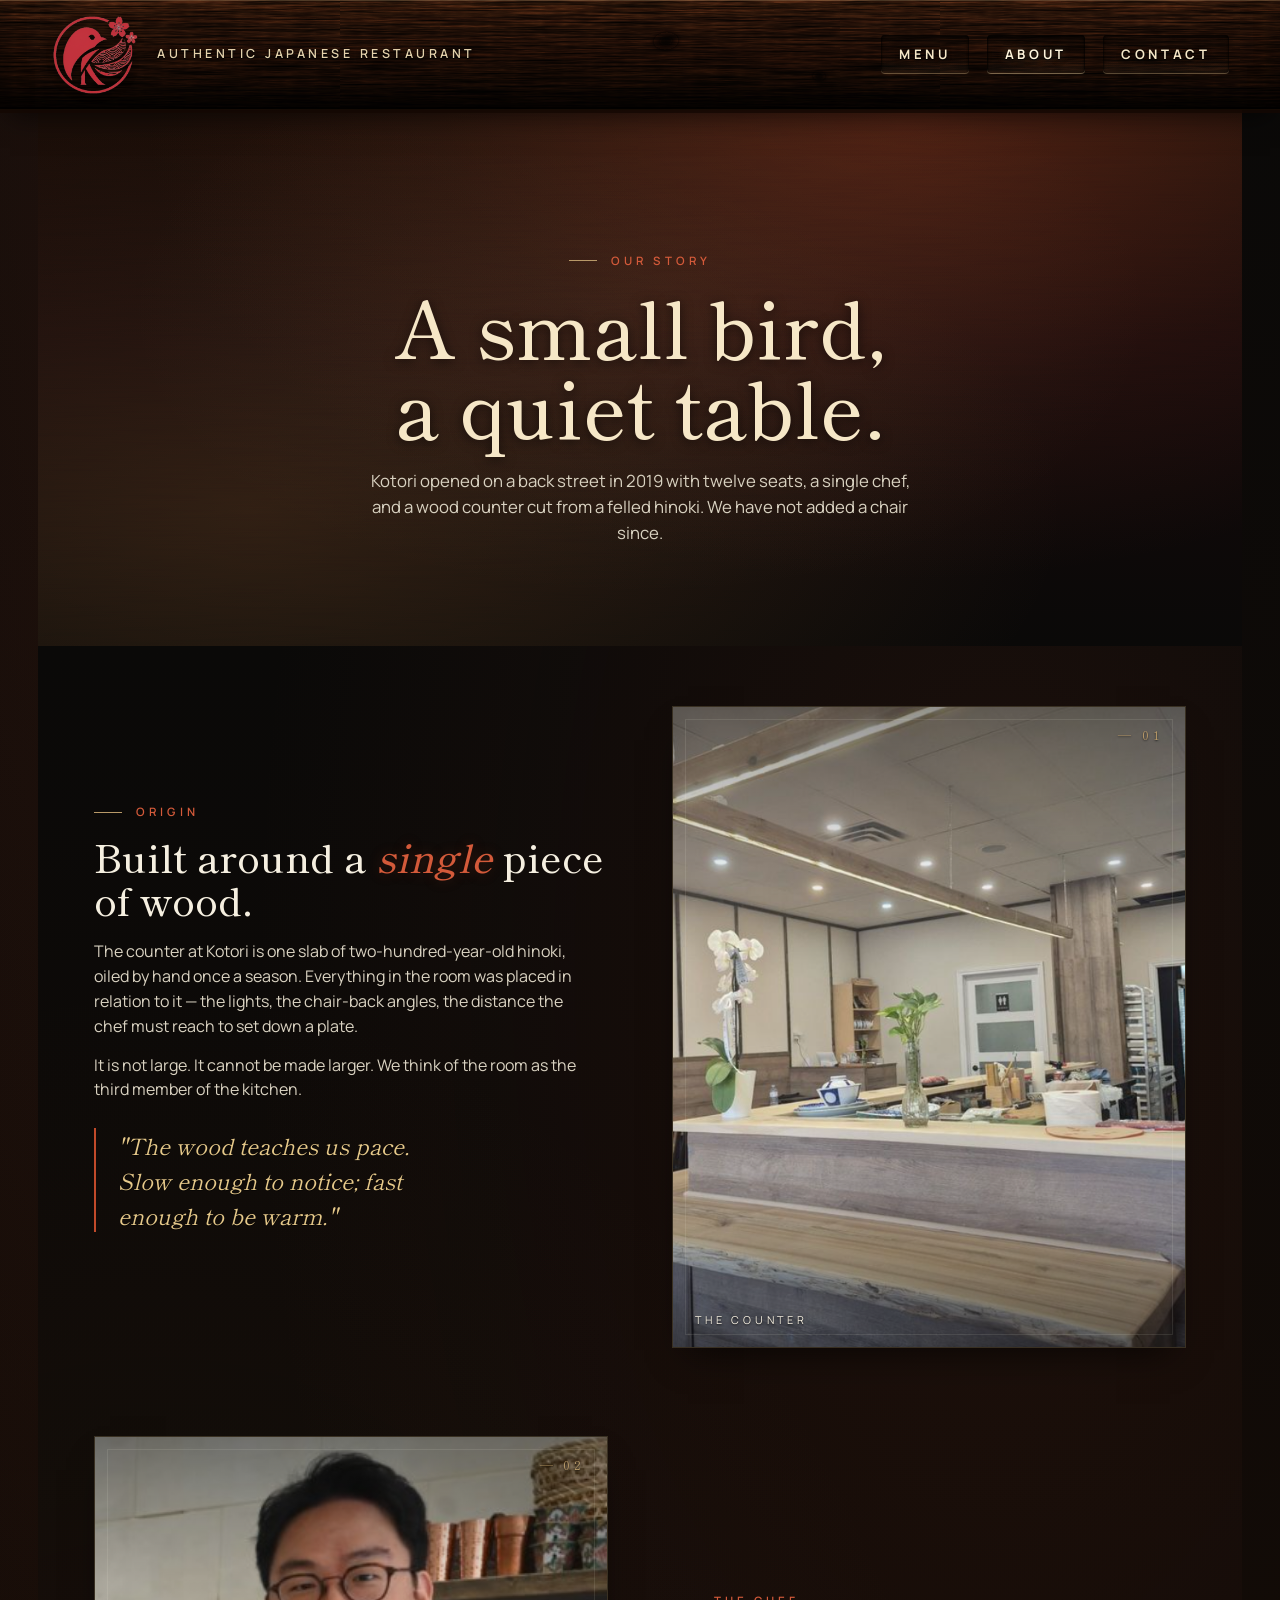
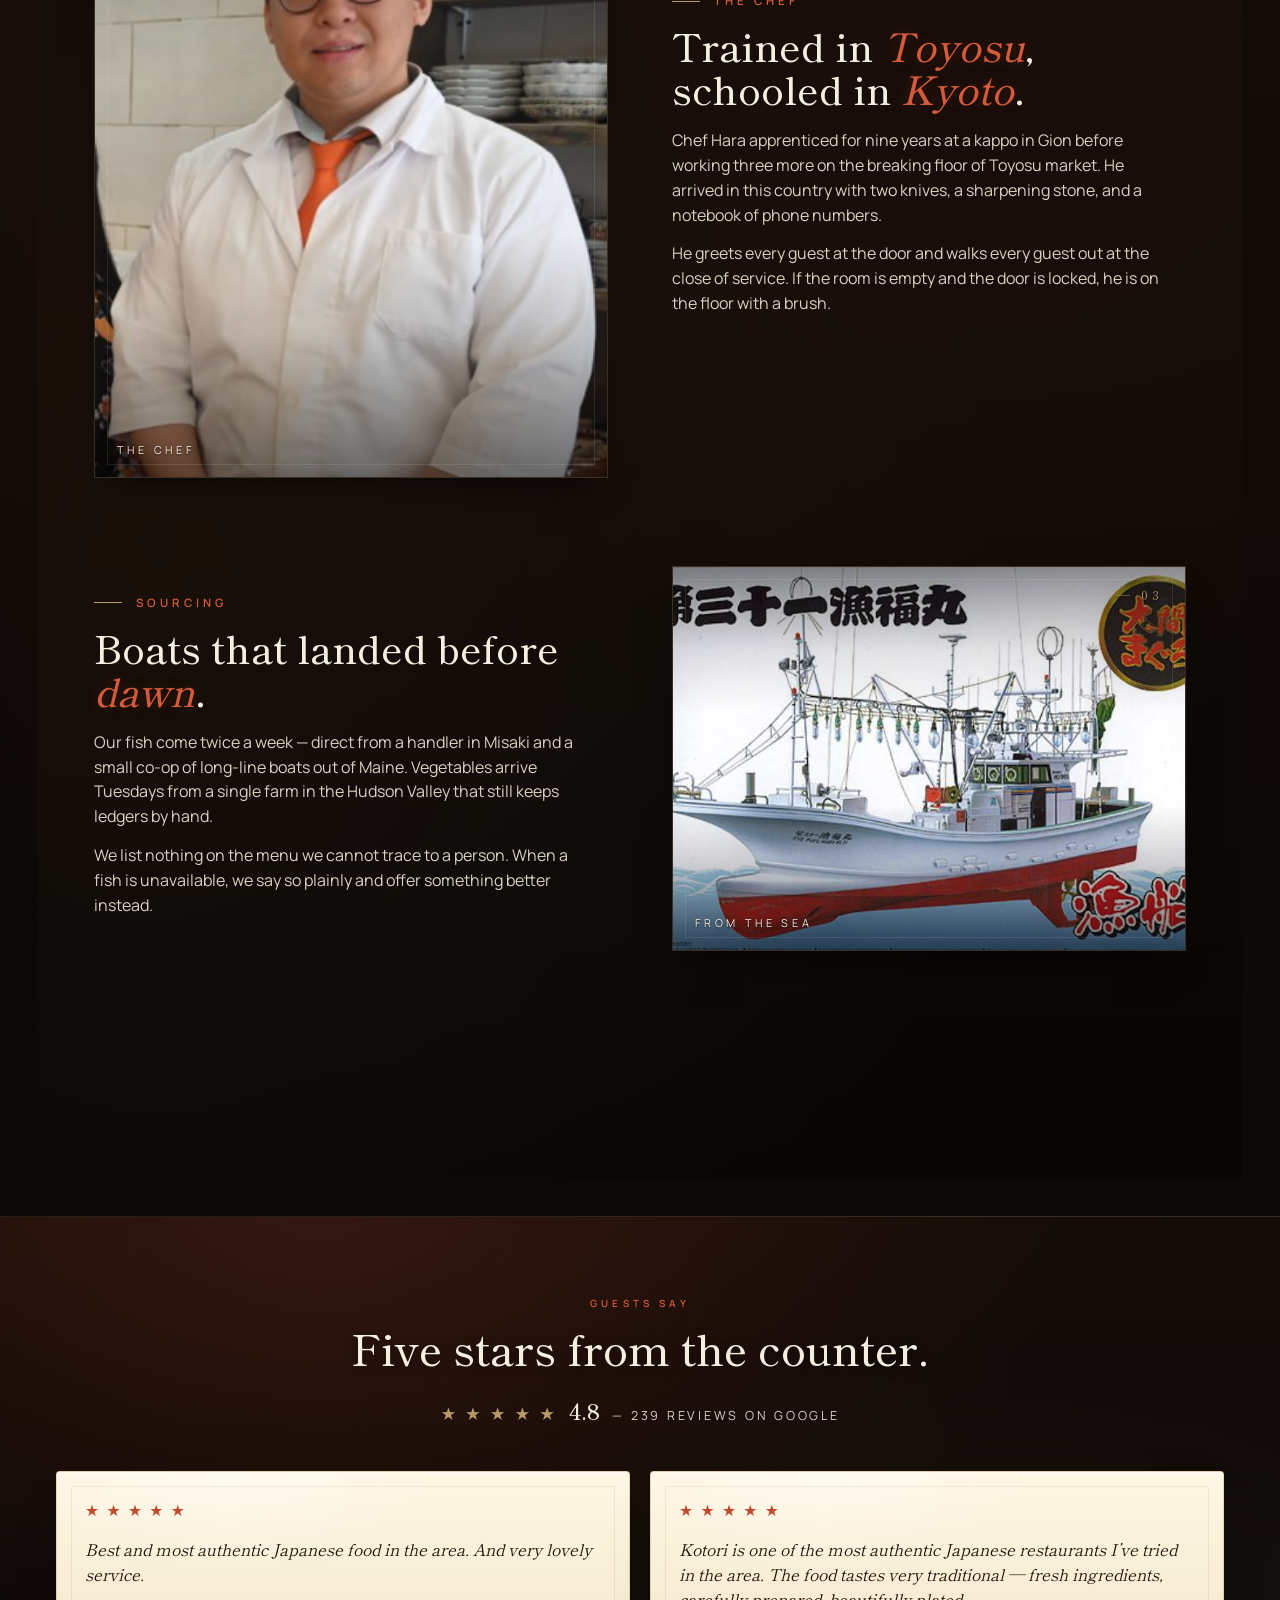
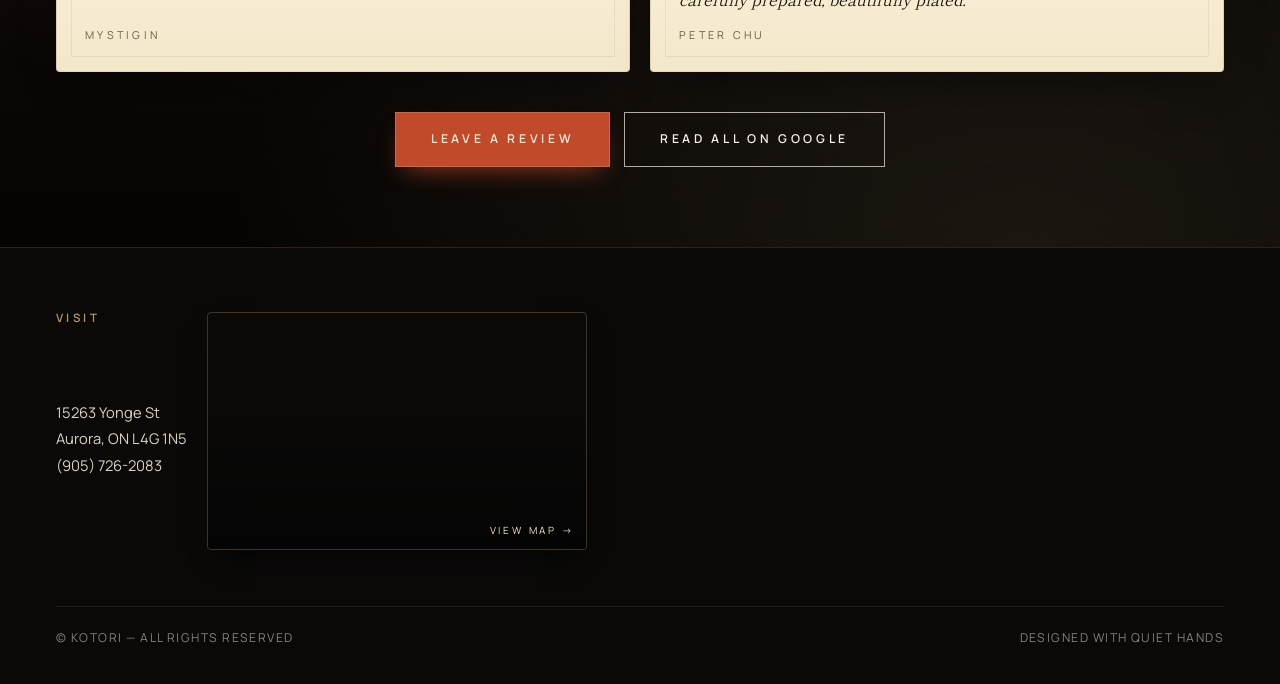
==== commit 275552a9: "Add 'Guests say' reviews section above the footerSits on every page (home, about, order, contact, ma" ====
--- a/about.html
+++ b/about.html
@@ -10,8 +10,8 @@
   <link rel="preconnect" href="https://fonts.gstatic.com" crossorigin>
 
   <link rel="icon" href="images/kotori-logo.png" type="image/png">
-  <link rel="stylesheet" href="css/base.css?v=21">
-  <link rel="stylesheet" href="css/pages.css?v=21">
+  <link rel="stylesheet" href="css/base.css?v=22">
+  <link rel="stylesheet" href="css/pages.css?v=22">
 </head>
 <body class="page-about">
 
@@ -84,6 +84,34 @@
     </section>
   </main>
 
+  <section class="reviews" aria-label="Guest reviews">
+    <div class="reviews-head">
+      <span class="eyebrow">Guests say</span>
+      <h2>Five stars from the counter.</h2>
+      <div class="reviews-meta">
+        <span class="reviews-stars" aria-hidden="true">★ ★ ★ ★ ★</span>
+        <span class="reviews-rating">4.8</span>
+        <span class="reviews-count">— 239 reviews on Google</span>
+      </div>
+    </div>
+    <div class="reviews-list">
+      <article class="review-card">
+        <span class="review-stars" aria-label="5 out of 5 stars">★ ★ ★ ★ ★</span>
+        <p class="review-quote">Best and most authentic Japanese food in the area. And very lovely service.</p>
+        <span class="review-author">Mystigin</span>
+      </article>
+      <article class="review-card">
+        <span class="review-stars" aria-label="5 out of 5 stars">★ ★ ★ ★ ★</span>
+        <p class="review-quote">Kotori is one of the most authentic Japanese restaurants I’ve tried in the area. The food tastes very traditional — fresh ingredients, carefully prepared, beautifully plated.</p>
+        <span class="review-author">Peter Chu</span>
+      </article>
+    </div>
+    <div class="reviews-actions">
+      <a class="btn btn-primary" href="https://www.google.com/maps/place/Kotori+Authentic+Japanese+Restaurant,+15263+Yonge+St,+Aurora,+ON+L4G+1N5" target="_blank" rel="noopener">Leave a review</a>
+      <a class="btn btn-ghost" href="https://www.google.com/search?q=Kotori+Authentic+Japanese+Restaurant+Aurora+ON+reviews" target="_blank" rel="noopener">Read all on Google</a>
+    </div>
+  </section>
+
   <footer class="foot">
     <div class="foot-grid">
       <div class="foot-col foot-col-visit">
@@ -108,7 +136,7 @@
     </div>
   </footer>
 
-  <script src="js/book.js?v=21"></script>
+  <script src="js/book.js?v=22"></script>
   <script>try { localStorage.removeItem('kotori-about-art-positions-v1'); } catch (e) {}</script>
 </body>
 </html>
--- a/css/base.css
+++ b/css/base.css
@@ -238,6 +238,161 @@
   .deck-nav { gap: 8px; }
 }
 
+/* ─── reviews section (sits above the footer on every page) ─────────── */
+.reviews {
+  position: relative;
+  padding: 72px clamp(20px, 5vw, 56px) 80px;
+  background:
+    radial-gradient(ellipse at 25% 0%, rgba(193,74,42,.18), transparent 55%),
+    radial-gradient(ellipse at 80% 100%, rgba(184,153,104,.12), transparent 55%),
+    linear-gradient(180deg, #150c08 0%, #0a0706 60%, #060403 100%);
+  color: var(--washi);
+  border-top: 1px solid rgba(184,153,104,.18);
+  overflow: hidden;
+}
+.reviews::before {
+  content: "";
+  position: absolute;
+  inset: 0;
+  pointer-events: none;
+  background-image: url("data:image/svg+xml;utf8,<svg xmlns='http://www.w3.org/2000/svg' width='400' height='400'><filter id='n'><feTurbulence type='fractalNoise' baseFrequency='1.4' numOctaves='2' stitchTiles='stitch'/><feColorMatrix values='0 0 0 0 0  0 0 0 0 0  0 0 0 0 0  0 0 0 .35 -.05'/></filter><rect width='100%25' height='100%25' filter='url(%23n)'/></svg>");
+  opacity: .12;
+  mix-blend-mode: overlay;
+}
+.reviews > * { position: relative; z-index: 1; }
+
+.reviews-head {
+  text-align: center;
+  max-width: 720px;
+  margin: 0 auto 44px;
+}
+.reviews-head .eyebrow {
+  font-family: var(--body);
+  font-weight: 600;
+  font-size: .62rem;
+  letter-spacing: .42em;
+  text-transform: uppercase;
+  color: var(--vermillion-2);
+  display: inline-block;
+  margin-bottom: 14px;
+}
+.reviews-head h2 {
+  font-family: var(--display);
+  font-weight: 500;
+  font-size: clamp(2rem, 5vw, 2.7rem);
+  line-height: 1.05;
+  margin: 0 0 22px;
+  color: var(--washi);
+  text-shadow: 0 2px 12px rgba(0,0,0,.45);
+}
+.reviews-meta {
+  display: inline-flex;
+  align-items: baseline;
+  gap: 12px;
+  flex-wrap: wrap;
+  justify-content: center;
+}
+.reviews-meta .reviews-stars {
+  color: var(--gold);
+  font-size: 1.1rem;
+  letter-spacing: .14em;
+  text-shadow: 0 1px 0 rgba(0,0,0,.5);
+}
+.reviews-meta .reviews-rating {
+  font-family: var(--display);
+  font-weight: 500;
+  font-size: 1.4rem;
+  color: var(--washi);
+}
+.reviews-meta .reviews-count {
+  font-size: .78rem;
+  letter-spacing: .22em;
+  text-transform: uppercase;
+  color: var(--washi-dim);
+}
+
+.reviews-list {
+  display: grid;
+  grid-template-columns: repeat(auto-fit, minmax(280px, 1fr));
+  gap: 20px;
+  max-width: 1180px;
+  margin: 0 auto 40px;
+}
+.review-card {
+  position: relative;
+  display: flex;
+  flex-direction: column;
+  gap: 14px;
+  padding: 26px 28px 28px;
+  background:
+    radial-gradient(ellipse at 30% 0%, rgba(255,255,255,.4), transparent 36%),
+    linear-gradient(180deg, #fff7e5 0%, #f3e7c9 100%);
+  color: var(--sumi);
+  border-radius: 4px;
+  border: 1px solid rgba(184,153,104,.32);
+  box-shadow:
+    0 18px 40px -18px rgba(0,0,0,.6),
+    inset 0 1px 0 rgba(255,255,255,.55);
+}
+.review-card::before {
+  content: "";
+  position: absolute;
+  top: 14px; left: 14px; right: 14px; bottom: 14px;
+  border: 1px solid rgba(120,90,50,.10);
+  pointer-events: none;
+  border-radius: 2px;
+}
+.review-card .review-stars {
+  color: var(--vermillion);
+  font-size: .98rem;
+  letter-spacing: .14em;
+}
+.review-card .review-quote {
+  font-family: var(--display);
+  font-style: italic;
+  font-size: 1.02rem;
+  line-height: 1.55;
+  margin: 0;
+  color: #1f1208;
+}
+.review-card .review-author {
+  margin-top: auto;
+  font-family: var(--body);
+  font-size: .68rem;
+  letter-spacing: .3em;
+  text-transform: uppercase;
+  color: rgba(31,18,8,.65);
+}
+
+.reviews-actions {
+  display: flex;
+  gap: 14px;
+  justify-content: center;
+  flex-wrap: wrap;
+  margin-top: 8px;
+}
+
+@media (max-width: 600px) {
+  .reviews { padding: 56px 18px 60px; }
+  .reviews-head { margin-bottom: 32px; }
+  .reviews-head h2 { font-size: clamp(1.7rem, 7vw, 2.1rem); }
+  .reviews-list {
+    grid-template-columns: 1fr;
+    gap: 14px;
+    margin-bottom: 28px;
+  }
+  .review-card { padding: 22px 22px 24px; }
+  .review-card .review-quote { font-size: .96rem; }
+  .reviews-actions {
+    flex-direction: column;
+    align-items: stretch;
+  }
+  .reviews-actions .btn {
+    text-align: center;
+    justify-content: center;
+  }
+}
+
 /* ─── shared footer ─── */
 .foot {
   position: relative;
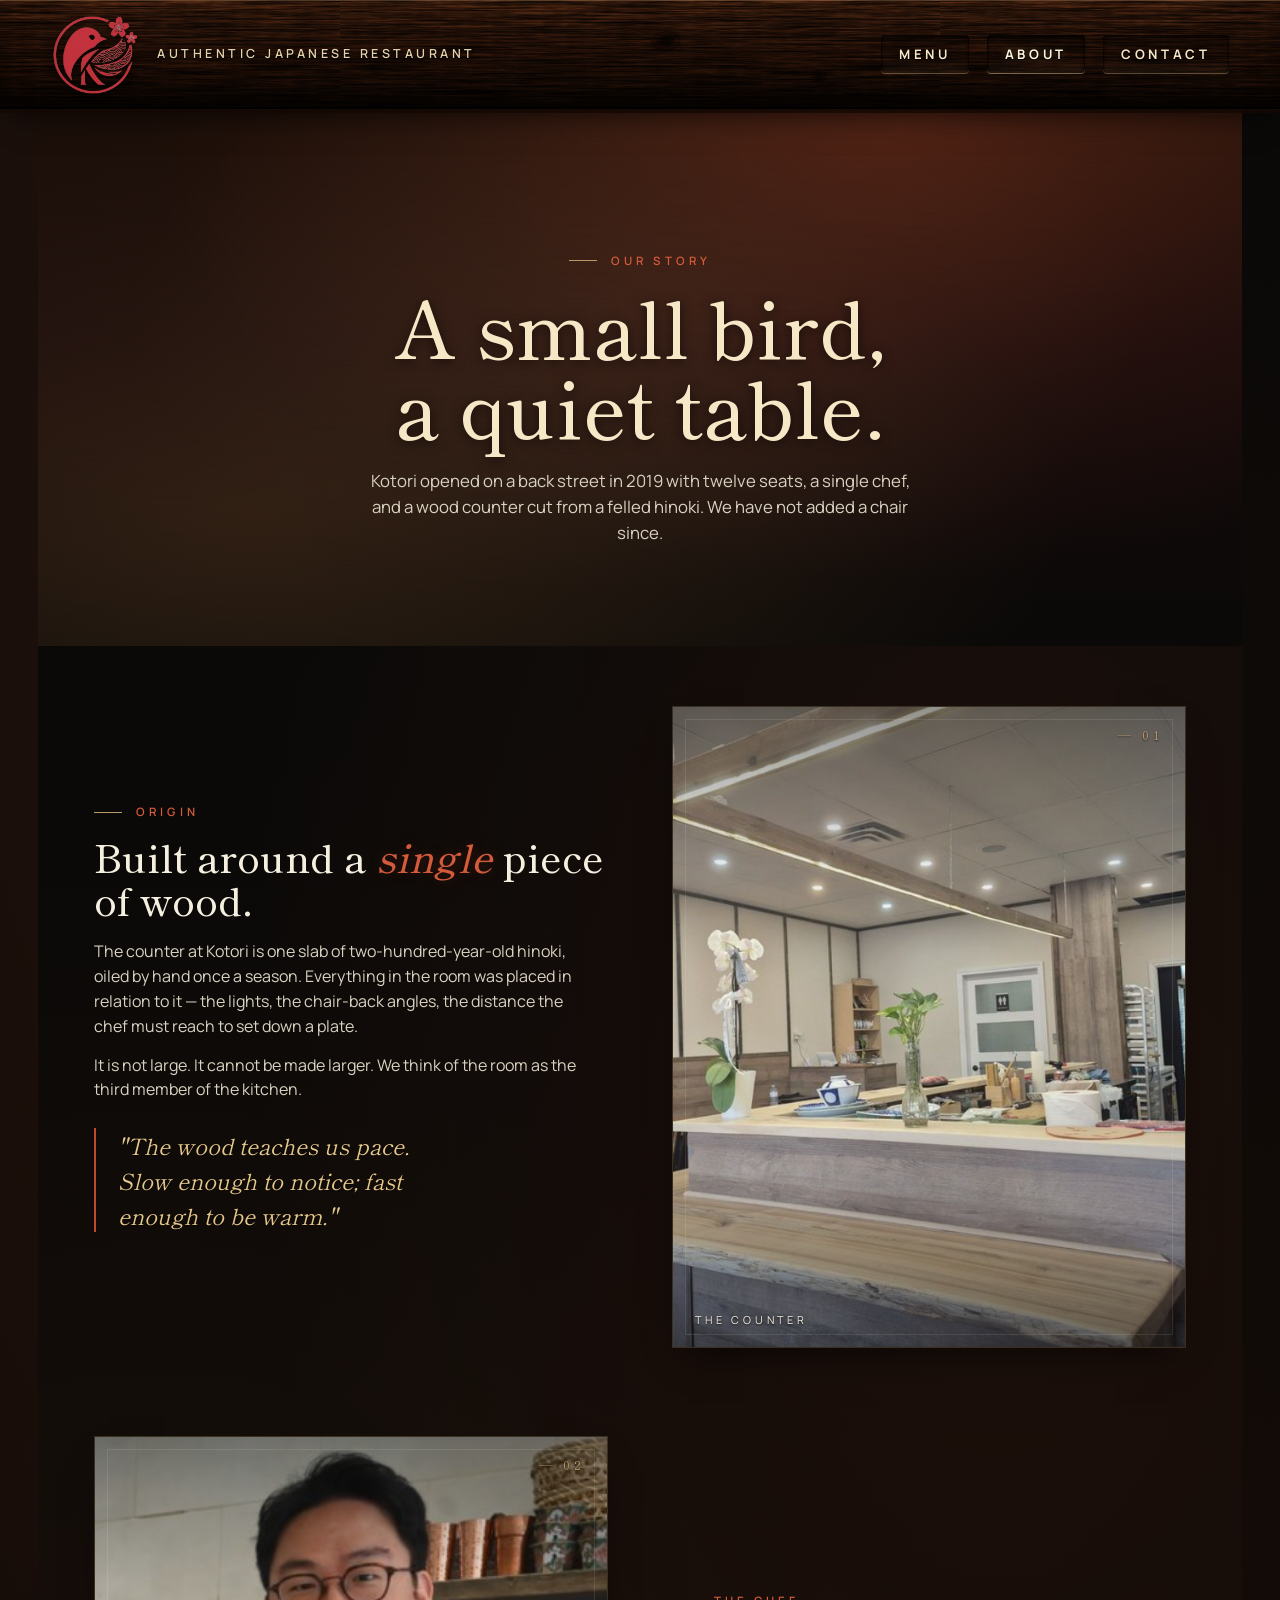
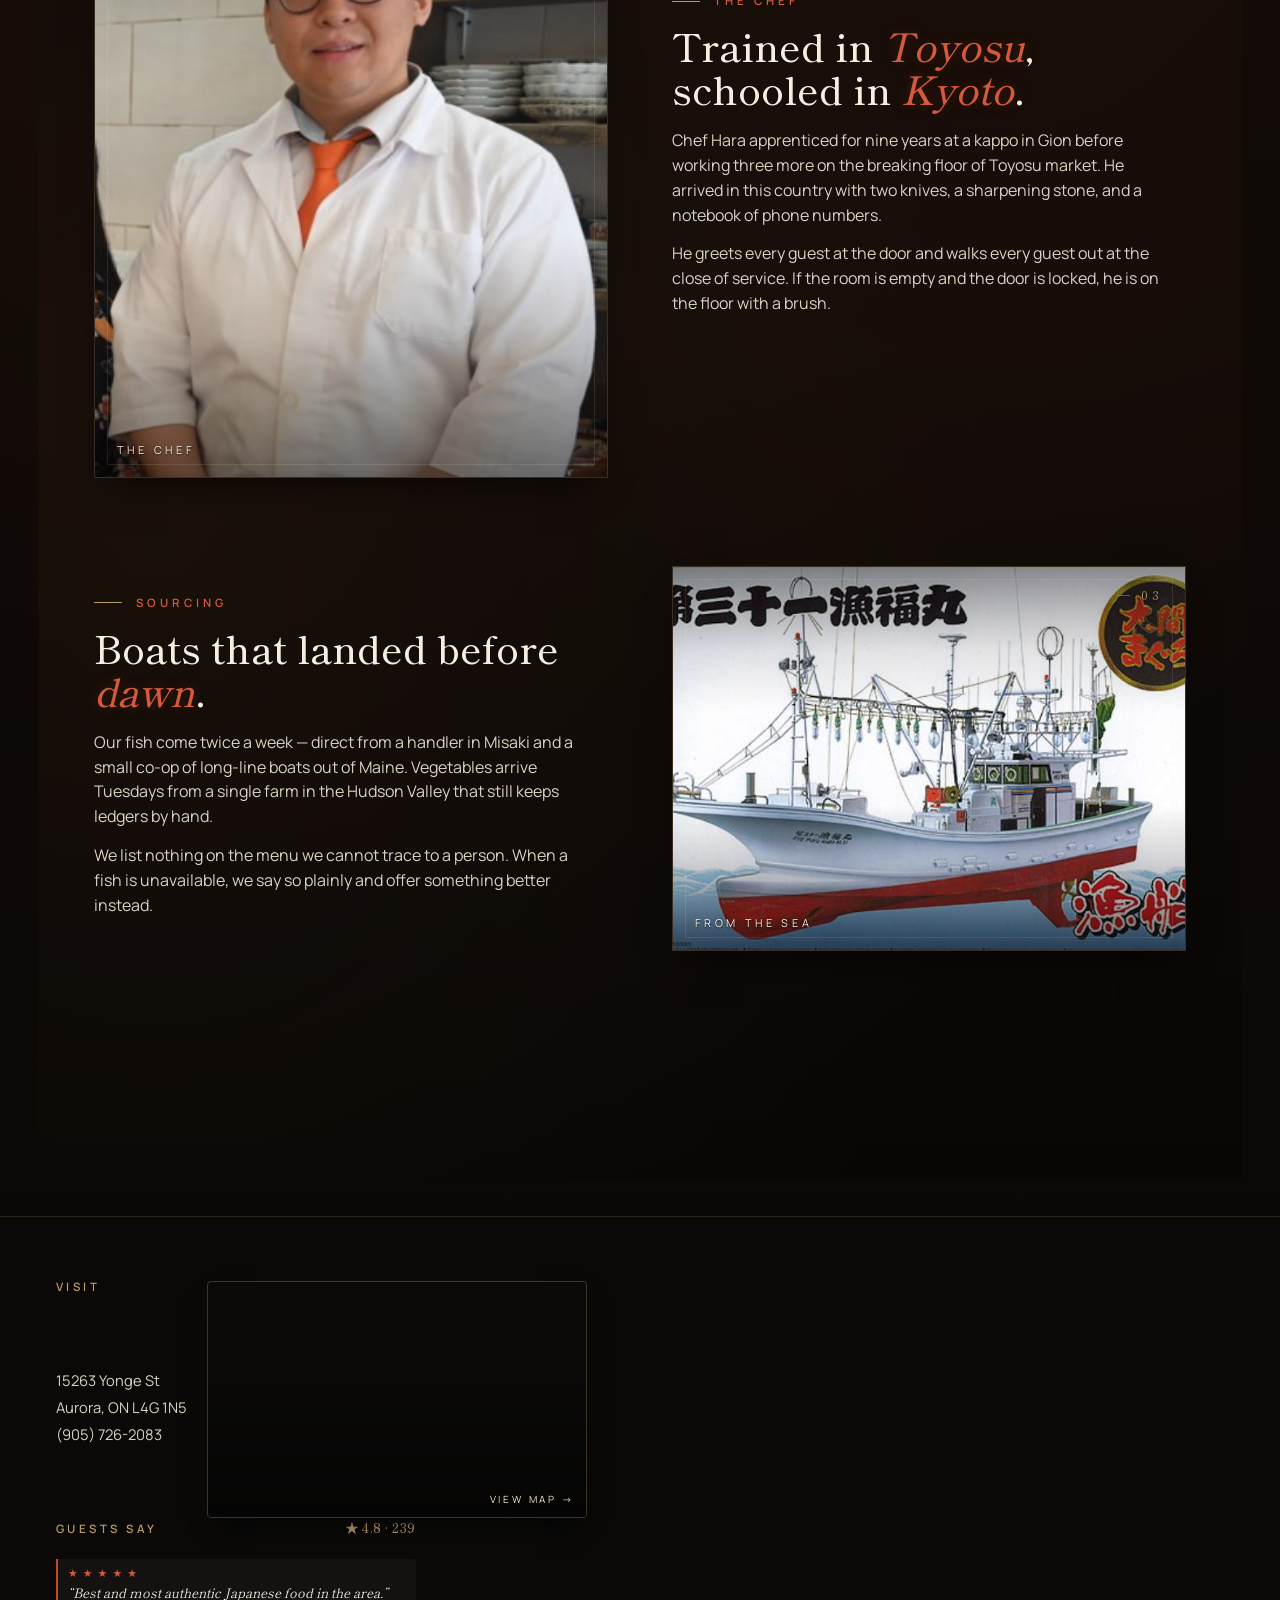
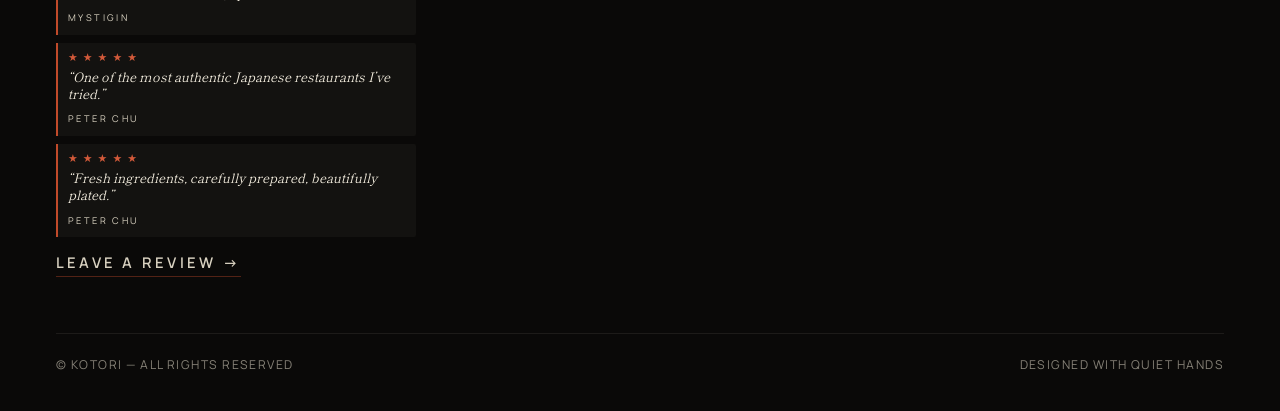
==== commit d5fc052c: "Reviews moved into footer column next to the mapRemoved the standalone <section class=reviews> block" ====
--- a/about.html
+++ b/about.html
@@ -10,8 +10,8 @@
   <link rel="preconnect" href="https://fonts.gstatic.com" crossorigin>
 
   <link rel="icon" href="images/kotori-logo.png" type="image/png">
-  <link rel="stylesheet" href="css/base.css?v=22">
-  <link rel="stylesheet" href="css/pages.css?v=22">
+  <link rel="stylesheet" href="css/base.css?v=23">
+  <link rel="stylesheet" href="css/pages.css?v=23">
 </head>
 <body class="page-about">
 
@@ -84,34 +84,6 @@
     </section>
   </main>
 
-  <section class="reviews" aria-label="Guest reviews">
-    <div class="reviews-head">
-      <span class="eyebrow">Guests say</span>
-      <h2>Five stars from the counter.</h2>
-      <div class="reviews-meta">
-        <span class="reviews-stars" aria-hidden="true">★ ★ ★ ★ ★</span>
-        <span class="reviews-rating">4.8</span>
-        <span class="reviews-count">— 239 reviews on Google</span>
-      </div>
-    </div>
-    <div class="reviews-list">
-      <article class="review-card">
-        <span class="review-stars" aria-label="5 out of 5 stars">★ ★ ★ ★ ★</span>
-        <p class="review-quote">Best and most authentic Japanese food in the area. And very lovely service.</p>
-        <span class="review-author">Mystigin</span>
-      </article>
-      <article class="review-card">
-        <span class="review-stars" aria-label="5 out of 5 stars">★ ★ ★ ★ ★</span>
-        <p class="review-quote">Kotori is one of the most authentic Japanese restaurants I’ve tried in the area. The food tastes very traditional — fresh ingredients, carefully prepared, beautifully plated.</p>
-        <span class="review-author">Peter Chu</span>
-      </article>
-    </div>
-    <div class="reviews-actions">
-      <a class="btn btn-primary" href="https://www.google.com/maps/place/Kotori+Authentic+Japanese+Restaurant,+15263+Yonge+St,+Aurora,+ON+L4G+1N5" target="_blank" rel="noopener">Leave a review</a>
-      <a class="btn btn-ghost" href="https://www.google.com/search?q=Kotori+Authentic+Japanese+Restaurant+Aurora+ON+reviews" target="_blank" rel="noopener">Read all on Google</a>
-    </div>
-  </section>
-
   <footer class="foot">
     <div class="foot-grid">
       <div class="foot-col foot-col-visit">
@@ -130,13 +102,34 @@
         </a>
       </div>
     </div>
+      <div class="foot-col foot-col-reviews">
+        <h4>Guests say <span class="foot-reviews-meta" aria-label="4.8 stars from 239 reviews">★ 4.8 · 239</span></h4>
+        <ul class="foot-reviews-list">
+          <li class="foot-review">
+            <span class="foot-review-stars" aria-hidden="true">★ ★ ★ ★ ★</span>
+            <p>“Best and most authentic Japanese food in the area.”</p>
+            <cite>Mystigin</cite>
+          </li>
+          <li class="foot-review">
+            <span class="foot-review-stars" aria-hidden="true">★ ★ ★ ★ ★</span>
+            <p>“One of the most authentic Japanese restaurants I’ve tried.”</p>
+            <cite>Peter Chu</cite>
+          </li>
+          <li class="foot-review">
+            <span class="foot-review-stars" aria-hidden="true">★ ★ ★ ★ ★</span>
+            <p>“Fresh ingredients, carefully prepared, beautifully plated.”</p>
+            <cite>Peter Chu</cite>
+          </li>
+        </ul>
+        <a class="foot-review-cta" href="https://www.google.com/maps/place/Kotori+Authentic+Japanese+Restaurant,+15263+Yonge+St,+Aurora,+ON+L4G+1N5" target="_blank" rel="noopener">Leave a review →</a>
+      </div>
     <div class="foot-bottom">
       <span>© Kotori — All rights reserved</span>
       <span>Designed with quiet hands</span>
     </div>
   </footer>
 
-  <script src="js/book.js?v=22"></script>
+  <script src="js/book.js?v=23"></script>
   <script>try { localStorage.removeItem('kotori-about-art-positions-v1'); } catch (e) {}</script>
 </body>
 </html>
--- a/css/base.css
+++ b/css/base.css
@@ -403,9 +403,13 @@
 }
 .foot-grid {
   max-width: 1180px; margin: 0 auto;
-  display: grid; gap: 40px 56px;
-  grid-template-columns: 1fr;
+  display: grid; gap: 32px 56px;
+  grid-template-columns: minmax(0, auto) minmax(0, 1fr);
   justify-items: start;
+  align-items: start;
+}
+@media (max-width: 900px) {
+  .foot-grid { grid-template-columns: 1fr; }
 }
 
 .foot-brand {
@@ -463,6 +467,90 @@
     grid-column: 1;
     grid-row: auto;
   }
+}
+
+/* footer reviews column — compact "Guests say" panel sitting next to the
+   visit/map column. Sized to roughly match the map's height so 3 reviews
+   fit alongside it. */
+.foot-col-reviews {
+  width: 100%;
+  max-width: 360px;
+  display: flex;
+  flex-direction: column;
+  gap: 10px;
+}
+.foot-col-reviews h4 {
+  display: flex;
+  justify-content: space-between;
+  align-items: baseline;
+  gap: 12px;
+  margin-bottom: 10px;
+}
+.foot-col-reviews .foot-reviews-meta {
+  font-family: var(--display);
+  font-weight: 500;
+  font-size: .82rem;
+  letter-spacing: .04em;
+  color: var(--gold);
+  text-transform: none;
+}
+.foot-reviews-list {
+  display: flex !important;
+  flex-direction: column;
+  gap: 8px !important;
+  margin: 0;
+  padding: 0;
+  list-style: none;
+}
+.foot-review {
+  padding: 6px 10px 8px;
+  background: rgba(255,247,229,.035);
+  border-left: 2px solid var(--vermillion);
+  border-radius: 0 2px 2px 0;
+}
+.foot-review .foot-review-stars {
+  display: block;
+  color: var(--vermillion-2, #d77b5a);
+  font-size: .68rem;
+  letter-spacing: .14em;
+  margin-bottom: 2px;
+}
+.foot-review p {
+  font-family: var(--display);
+  font-style: italic;
+  font-size: .82rem;
+  line-height: 1.32;
+  margin: 0 0 3px;
+  color: var(--washi);
+}
+.foot-review cite {
+  font-style: normal;
+  font-size: .58rem;
+  letter-spacing: .26em;
+  text-transform: uppercase;
+  color: var(--washi-dim);
+}
+.foot-review-cta {
+  display: inline-block;
+  margin-top: 4px;
+  font-family: var(--body);
+  font-size: .68rem;
+  font-weight: 600;
+  letter-spacing: .22em;
+  text-transform: uppercase;
+  color: var(--vermillion-2, #d77b5a);
+  text-decoration: none;
+  border-bottom: 1px solid rgba(193,74,42,.4);
+  padding-bottom: 2px;
+  align-self: flex-start;
+  transition: color .25s ease, border-color .25s ease;
+}
+.foot-review-cta:hover {
+  color: var(--washi);
+  border-color: var(--washi);
+}
+@media (max-width: 900px) {
+  .foot-col-reviews { max-width: 100%; }
 }
 
 /* footer map preview */
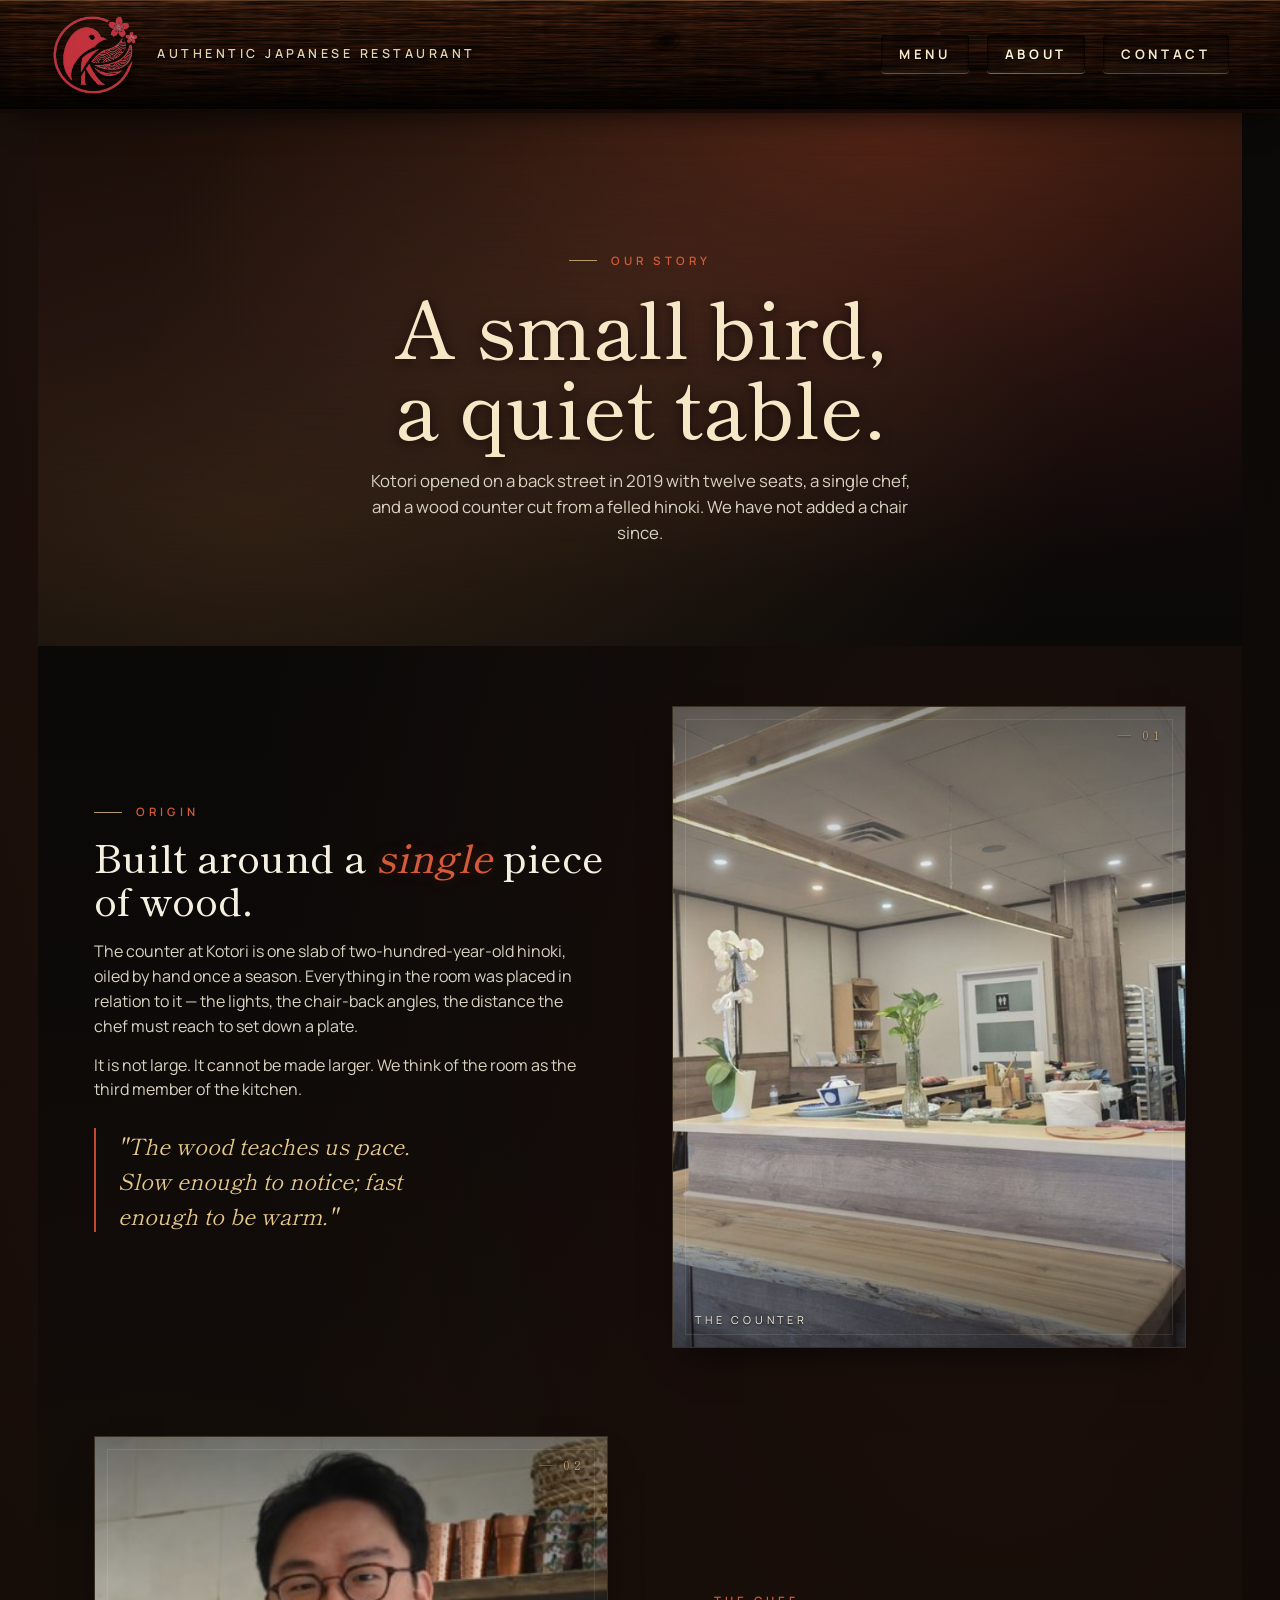
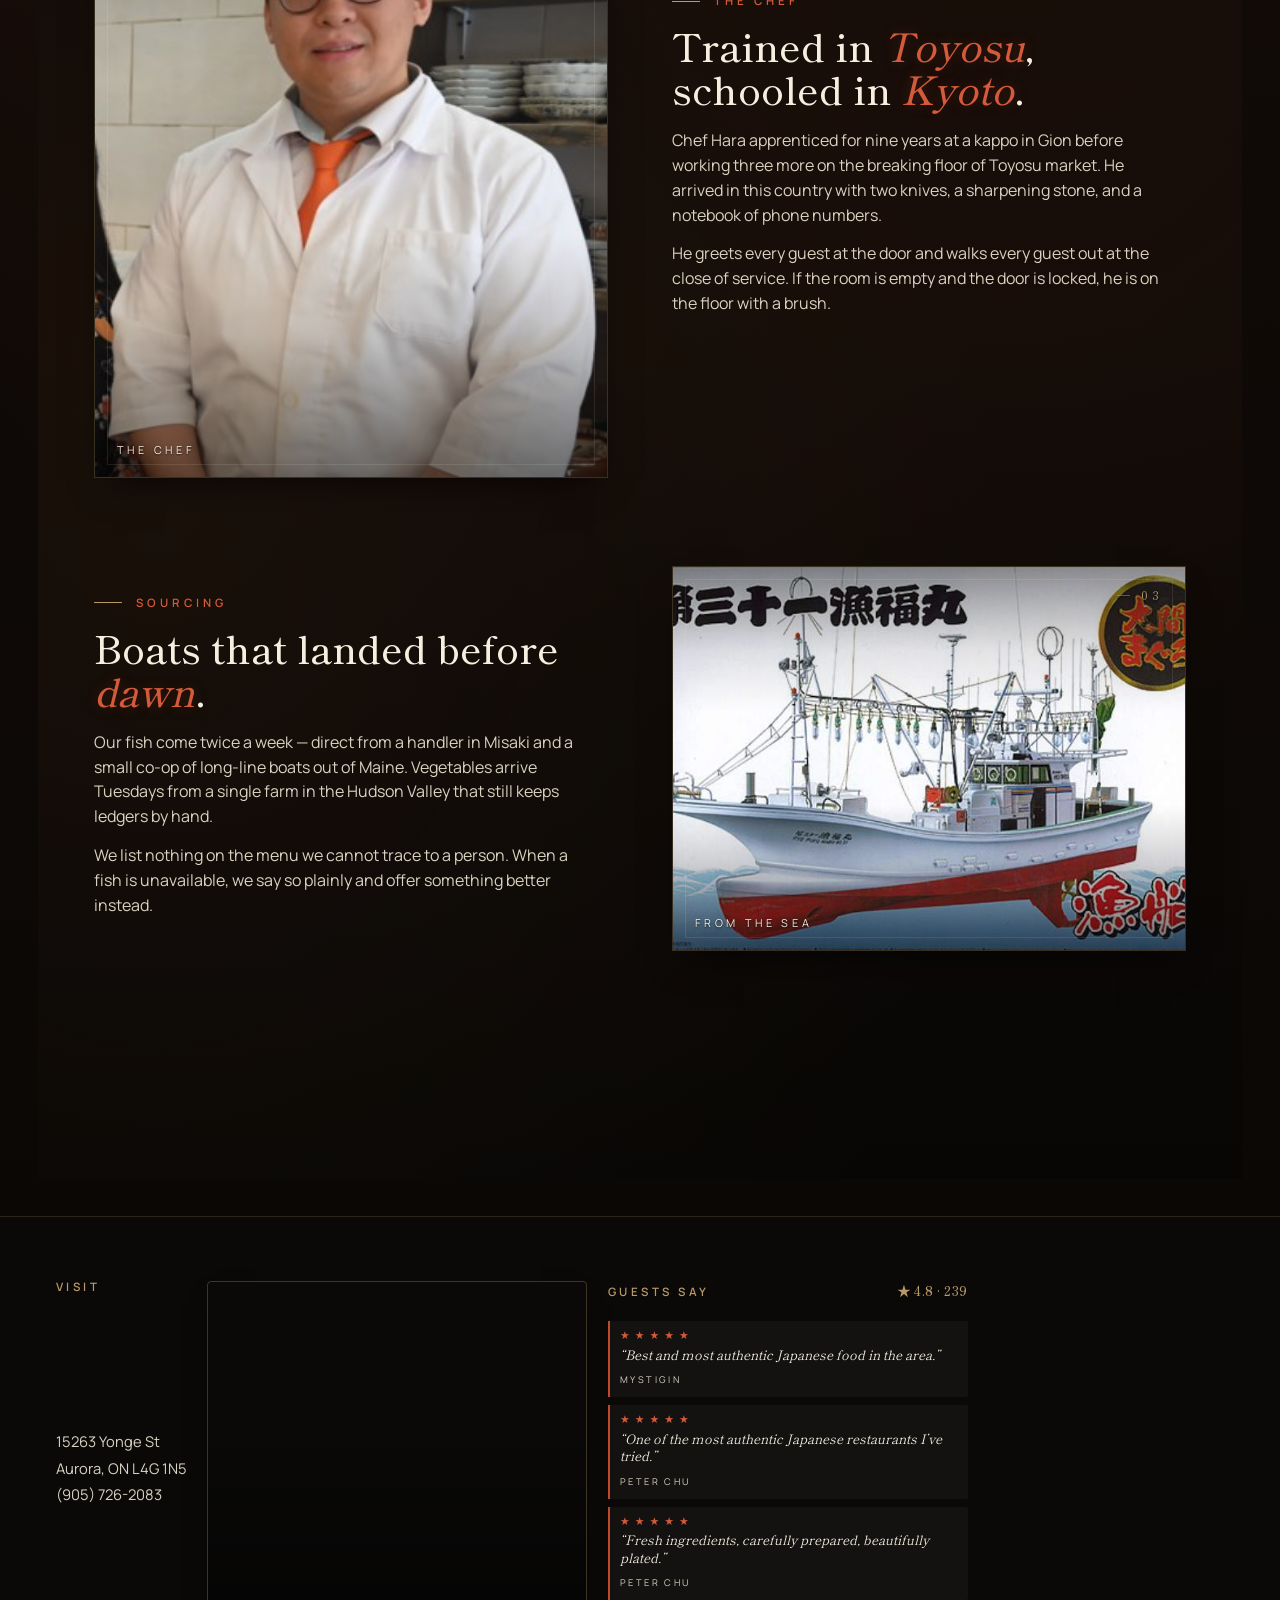
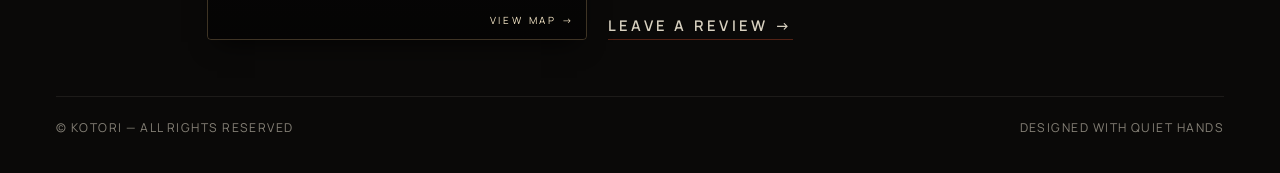
==== commit 7e13f3db: "Footer reviews now sit to the right of the map (3-column visit row)Moved the .foot-col-reviews block" ====
--- a/about.html
+++ b/about.html
@@ -10,8 +10,8 @@
   <link rel="preconnect" href="https://fonts.gstatic.com" crossorigin>
 
   <link rel="icon" href="images/kotori-logo.png" type="image/png">
-  <link rel="stylesheet" href="css/base.css?v=23">
-  <link rel="stylesheet" href="css/pages.css?v=23">
+  <link rel="stylesheet" href="css/base.css?v=24">
+  <link rel="stylesheet" href="css/pages.css?v=24">
 </head>
 <body class="page-about">
 
@@ -100,36 +100,36 @@
             title="Map preview — 15263 Yonge St, Aurora"></iframe>
           <span class="foot-map-veil" aria-hidden="true">View map →</span>
         </a>
+        <div class="foot-col foot-col-reviews">
+          <h4>Guests say <span class="foot-reviews-meta" aria-label="4.8 stars from 239 reviews">★ 4.8 · 239</span></h4>
+          <ul class="foot-reviews-list">
+            <li class="foot-review">
+              <span class="foot-review-stars" aria-hidden="true">★ ★ ★ ★ ★</span>
+              <p>“Best and most authentic Japanese food in the area.”</p>
+              <cite>Mystigin</cite>
+            </li>
+            <li class="foot-review">
+              <span class="foot-review-stars" aria-hidden="true">★ ★ ★ ★ ★</span>
+              <p>“One of the most authentic Japanese restaurants I’ve tried.”</p>
+              <cite>Peter Chu</cite>
+            </li>
+            <li class="foot-review">
+              <span class="foot-review-stars" aria-hidden="true">★ ★ ★ ★ ★</span>
+              <p>“Fresh ingredients, carefully prepared, beautifully plated.”</p>
+              <cite>Peter Chu</cite>
+            </li>
+          </ul>
+          <a class="foot-review-cta" href="https://www.google.com/maps/place/Kotori+Authentic+Japanese+Restaurant,+15263+Yonge+St,+Aurora,+ON+L4G+1N5" target="_blank" rel="noopener">Leave a review →</a>
+        </div>
       </div>
     </div>
-      <div class="foot-col foot-col-reviews">
-        <h4>Guests say <span class="foot-reviews-meta" aria-label="4.8 stars from 239 reviews">★ 4.8 · 239</span></h4>
-        <ul class="foot-reviews-list">
-          <li class="foot-review">
-            <span class="foot-review-stars" aria-hidden="true">★ ★ ★ ★ ★</span>
-            <p>“Best and most authentic Japanese food in the area.”</p>
-            <cite>Mystigin</cite>
-          </li>
-          <li class="foot-review">
-            <span class="foot-review-stars" aria-hidden="true">★ ★ ★ ★ ★</span>
-            <p>“One of the most authentic Japanese restaurants I’ve tried.”</p>
-            <cite>Peter Chu</cite>
-          </li>
-          <li class="foot-review">
-            <span class="foot-review-stars" aria-hidden="true">★ ★ ★ ★ ★</span>
-            <p>“Fresh ingredients, carefully prepared, beautifully plated.”</p>
-            <cite>Peter Chu</cite>
-          </li>
-        </ul>
-        <a class="foot-review-cta" href="https://www.google.com/maps/place/Kotori+Authentic+Japanese+Restaurant,+15263+Yonge+St,+Aurora,+ON+L4G+1N5" target="_blank" rel="noopener">Leave a review →</a>
-      </div>
     <div class="foot-bottom">
       <span>© Kotori — All rights reserved</span>
       <span>Designed with quiet hands</span>
     </div>
   </footer>
 
-  <script src="js/book.js?v=23"></script>
+  <script src="js/book.js?v=24"></script>
   <script>try { localStorage.removeItem('kotori-about-art-positions-v1'); } catch (e) {}</script>
 </body>
 </html>
--- a/css/base.css
+++ b/css/base.css
@@ -403,13 +403,9 @@
 }
 .foot-grid {
   max-width: 1180px; margin: 0 auto;
-  display: grid; gap: 32px 56px;
-  grid-template-columns: minmax(0, auto) minmax(0, 1fr);
+  display: grid; gap: 40px 56px;
+  grid-template-columns: 1fr;
   justify-items: start;
-  align-items: start;
-}
-@media (max-width: 900px) {
-  .foot-grid { grid-template-columns: 1fr; }
 }
 
 .foot-brand {
@@ -440,12 +436,13 @@
 .foot-col li, .foot-col a { font-size: .92rem; color: var(--washi-dim); }
 .foot-col a:hover { color: var(--washi); }
 
-/* Visit column — address text on the left, map preview on the right */
+/* Visit column — three cells in a row on desktop:
+     [address text]  [map preview]  [reviews panel] */
 .foot-col-visit {
   width: 100%;
   display: grid;
-  grid-template-columns: auto minmax(280px, auto);
-  column-gap: clamp(14px, 1.6vw, 22px);
+  grid-template-columns: auto minmax(280px, auto) minmax(280px, 360px);
+  column-gap: clamp(14px, 1.6vw, 28px);
   row-gap: 2px;
   align-items: start;
   justify-content: start;
@@ -459,11 +456,27 @@
   grid-row: 1 / span 2;
   align-self: stretch;
 }
+.foot-col-visit > .foot-col-reviews {
+  grid-column: 3;
+  grid-row: 1 / span 2;
+  align-self: stretch;
+}
+@media (max-width: 1100px) {
+  .foot-col-visit {
+    grid-template-columns: auto minmax(280px, auto);
+  }
+  .foot-col-visit > .foot-col-reviews {
+    grid-column: 1 / span 2;
+    grid-row: auto;
+    margin-top: 18px;
+  }
+}
 @media (max-width: 760px) {
   .foot-col-visit {
     grid-template-columns: 1fr;
   }
-  .foot-col-visit > .foot-map {
+  .foot-col-visit > .foot-map,
+  .foot-col-visit > .foot-col-reviews {
     grid-column: 1;
     grid-row: auto;
   }
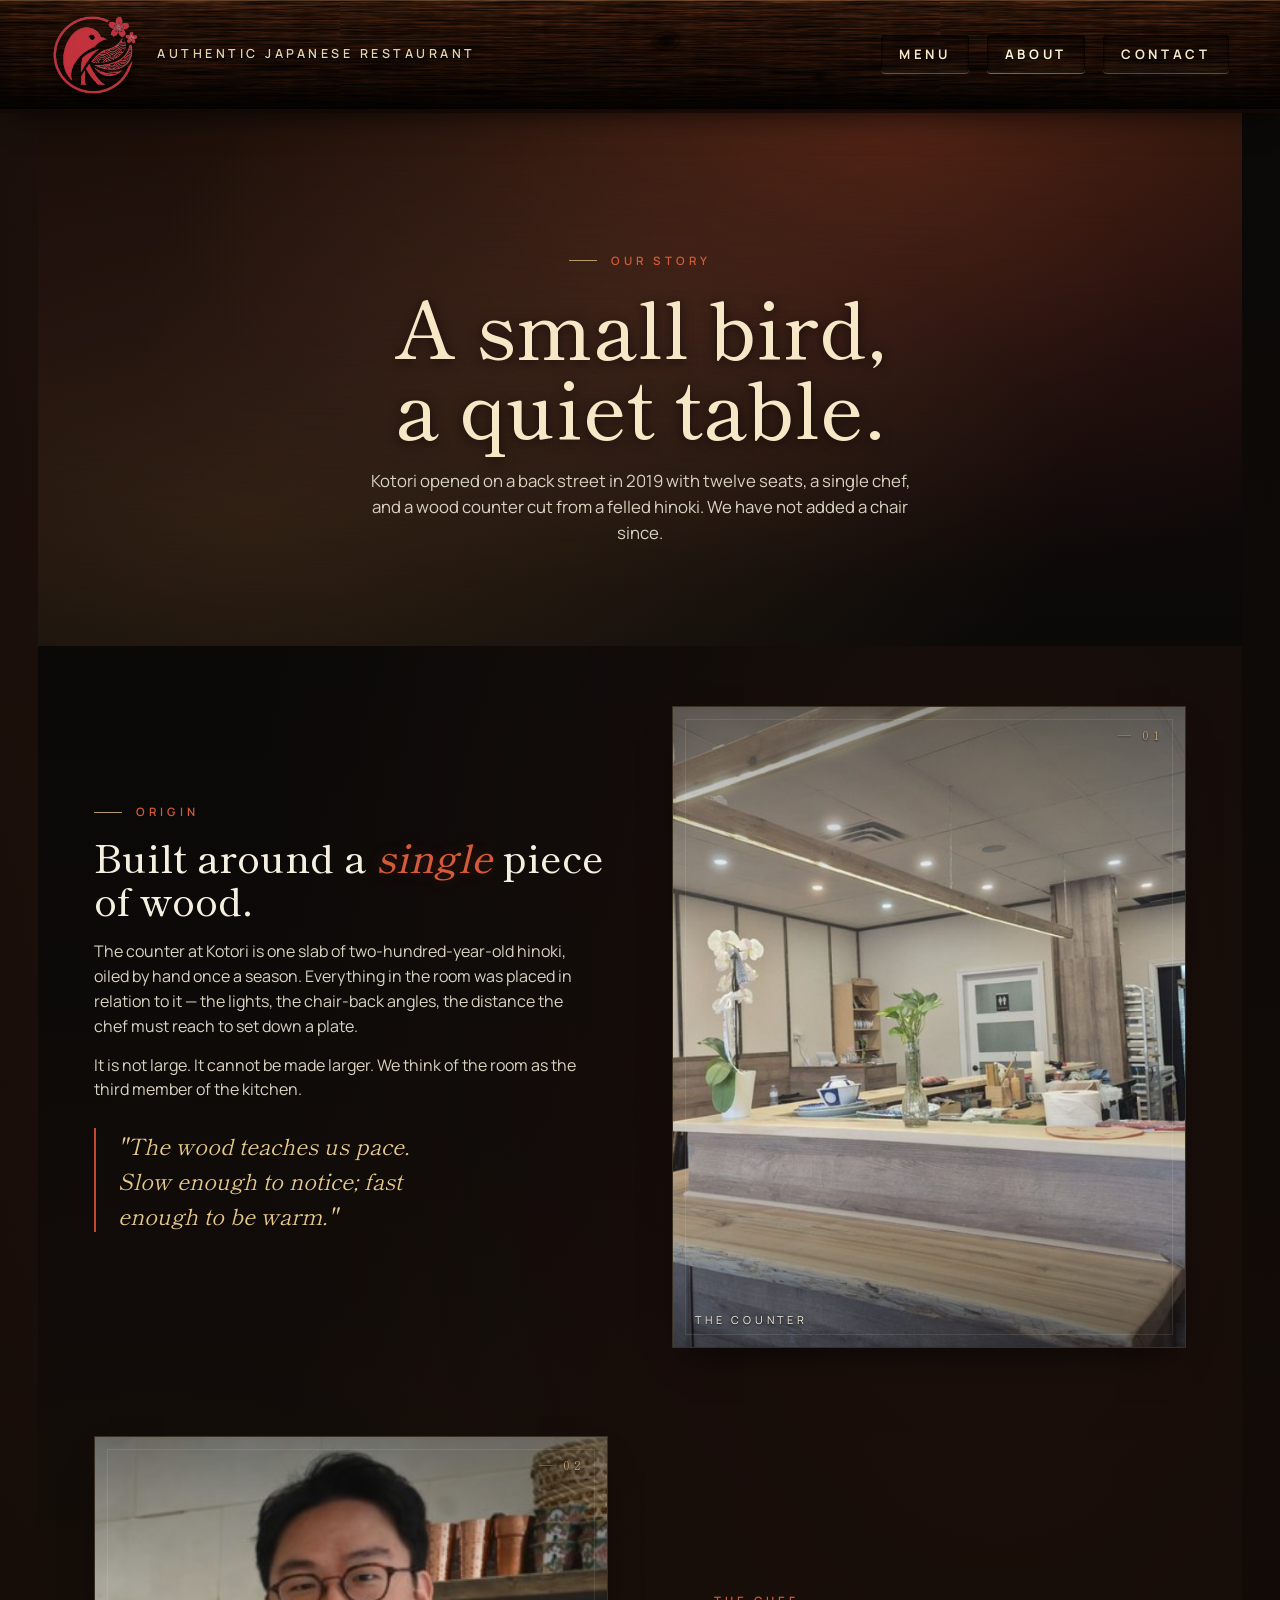
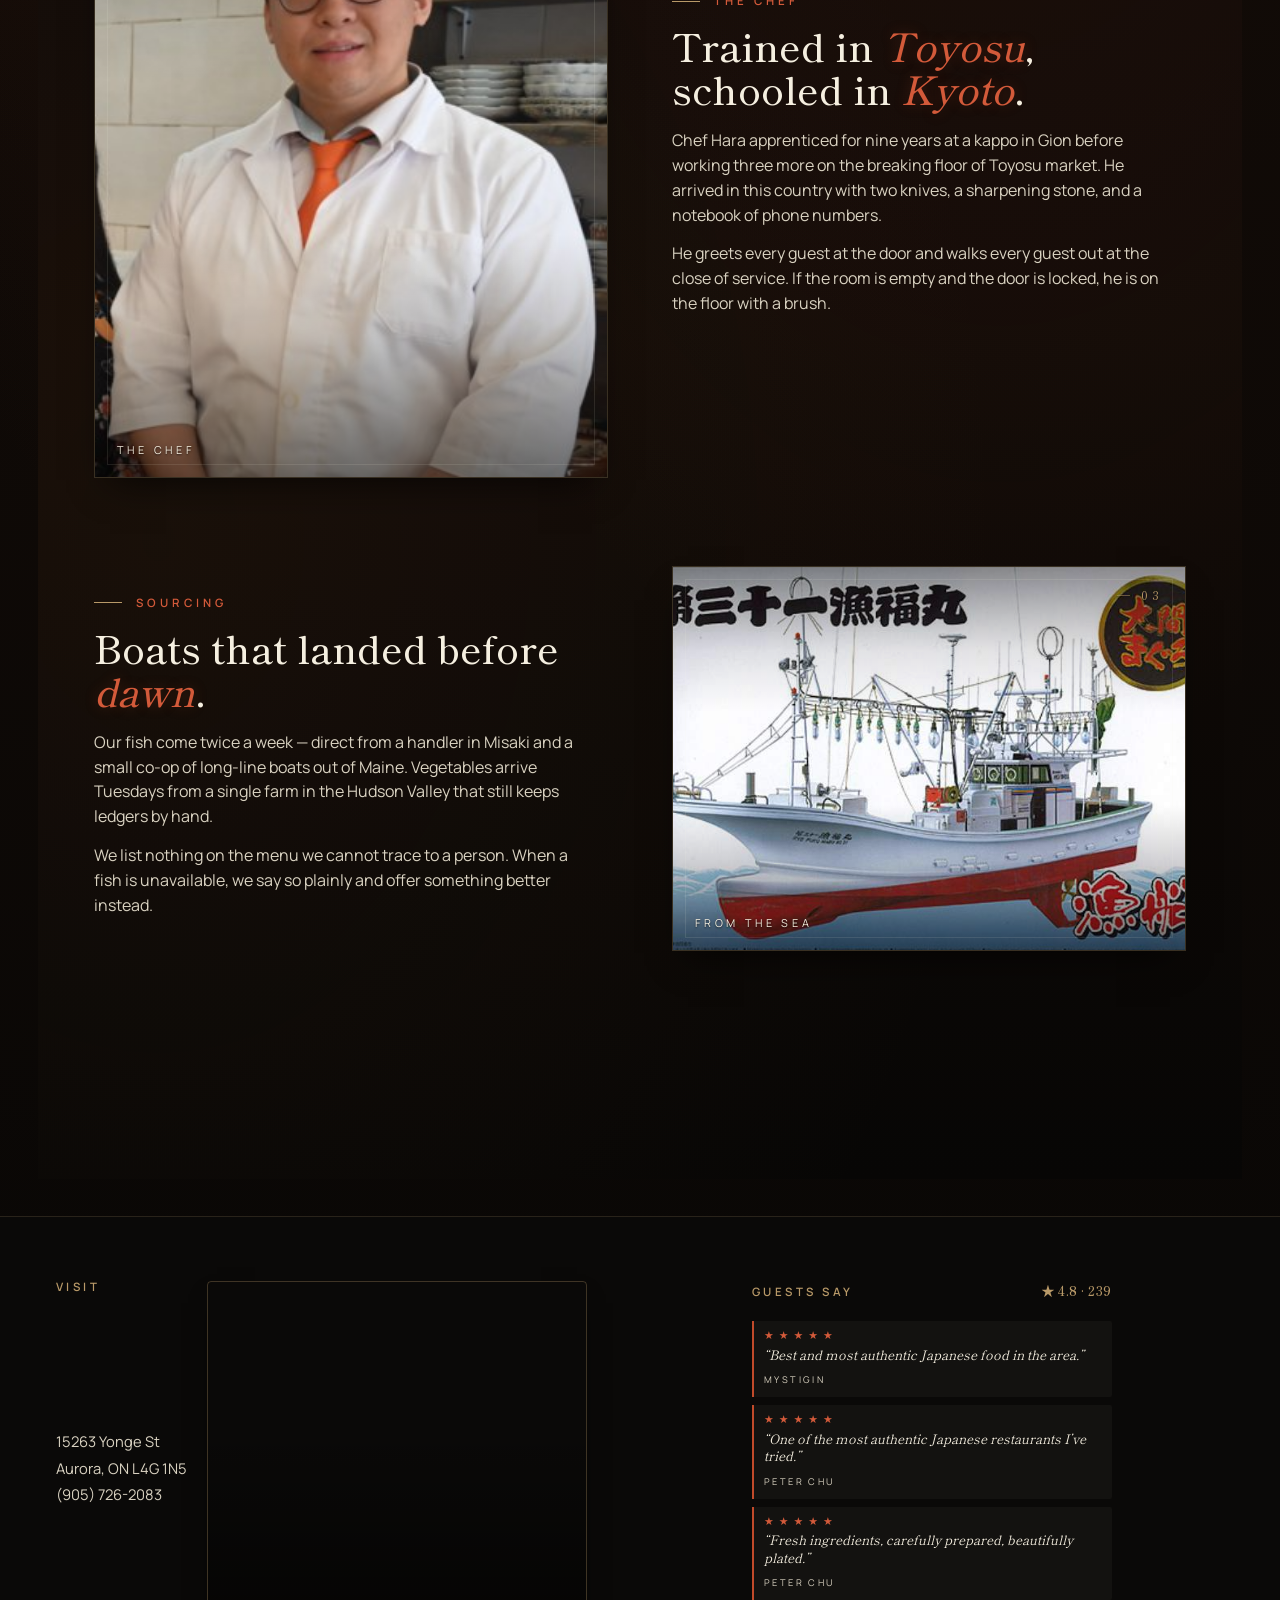
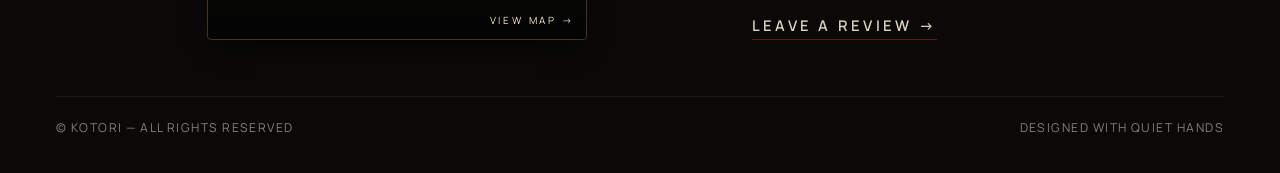
==== commit 3d7cbf5a: "Footer reviews: nudge ~1.5in further right of the mapmargin-left: 144px on .foot-col-reviews inside " ====
--- a/about.html
+++ b/about.html
@@ -10,8 +10,8 @@
   <link rel="preconnect" href="https://fonts.gstatic.com" crossorigin>
 
   <link rel="icon" href="images/kotori-logo.png" type="image/png">
-  <link rel="stylesheet" href="css/base.css?v=24">
-  <link rel="stylesheet" href="css/pages.css?v=24">
+  <link rel="stylesheet" href="css/base.css?v=25">
+  <link rel="stylesheet" href="css/pages.css?v=25">
 </head>
 <body class="page-about">
 
@@ -129,7 +129,7 @@
     </div>
   </footer>
 
-  <script src="js/book.js?v=24"></script>
+  <script src="js/book.js?v=25"></script>
   <script>try { localStorage.removeItem('kotori-about-art-positions-v1'); } catch (e) {}</script>
 </body>
 </html>
--- a/css/base.css
+++ b/css/base.css
@@ -460,6 +460,8 @@
   grid-column: 3;
   grid-row: 1 / span 2;
   align-self: stretch;
+  /* shift reviews ~1.5 inches further right so they breathe away from the map */
+  margin-left: 144px;
 }
 @media (max-width: 1100px) {
   .foot-col-visit {
